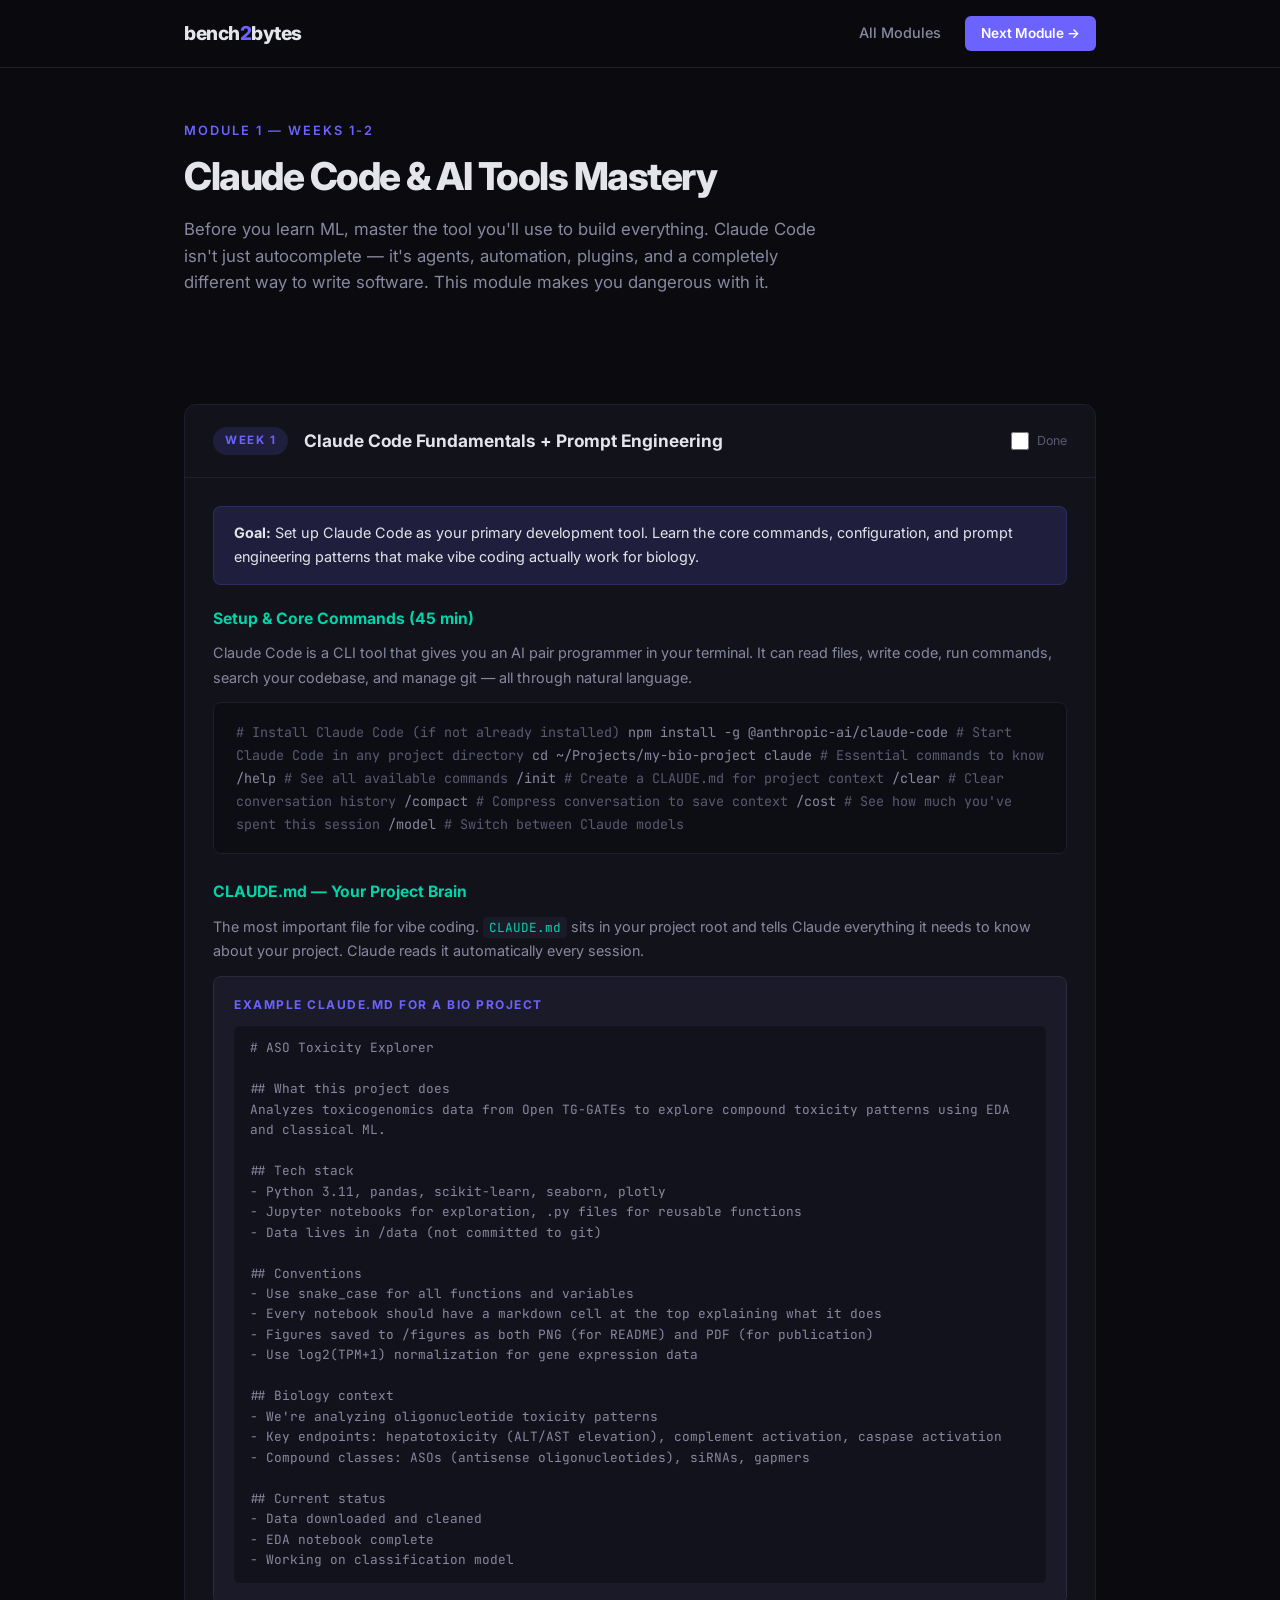
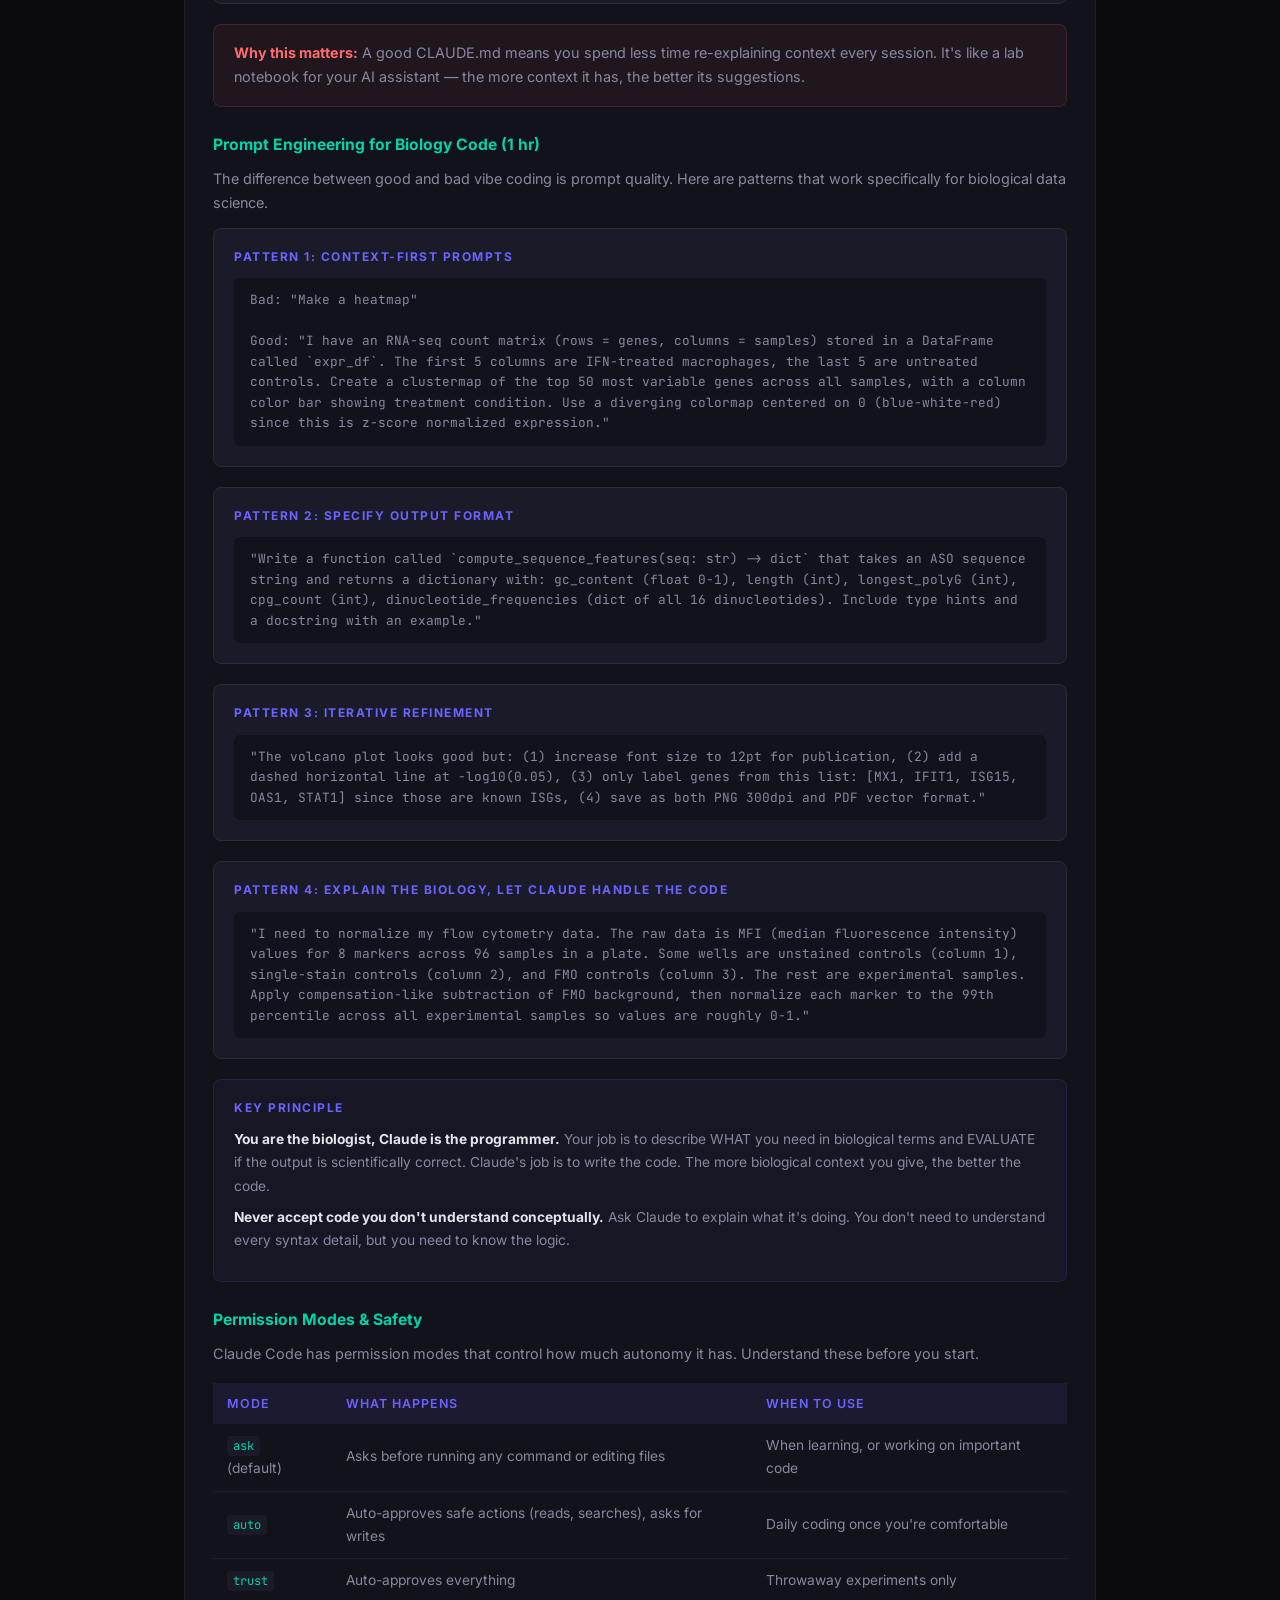
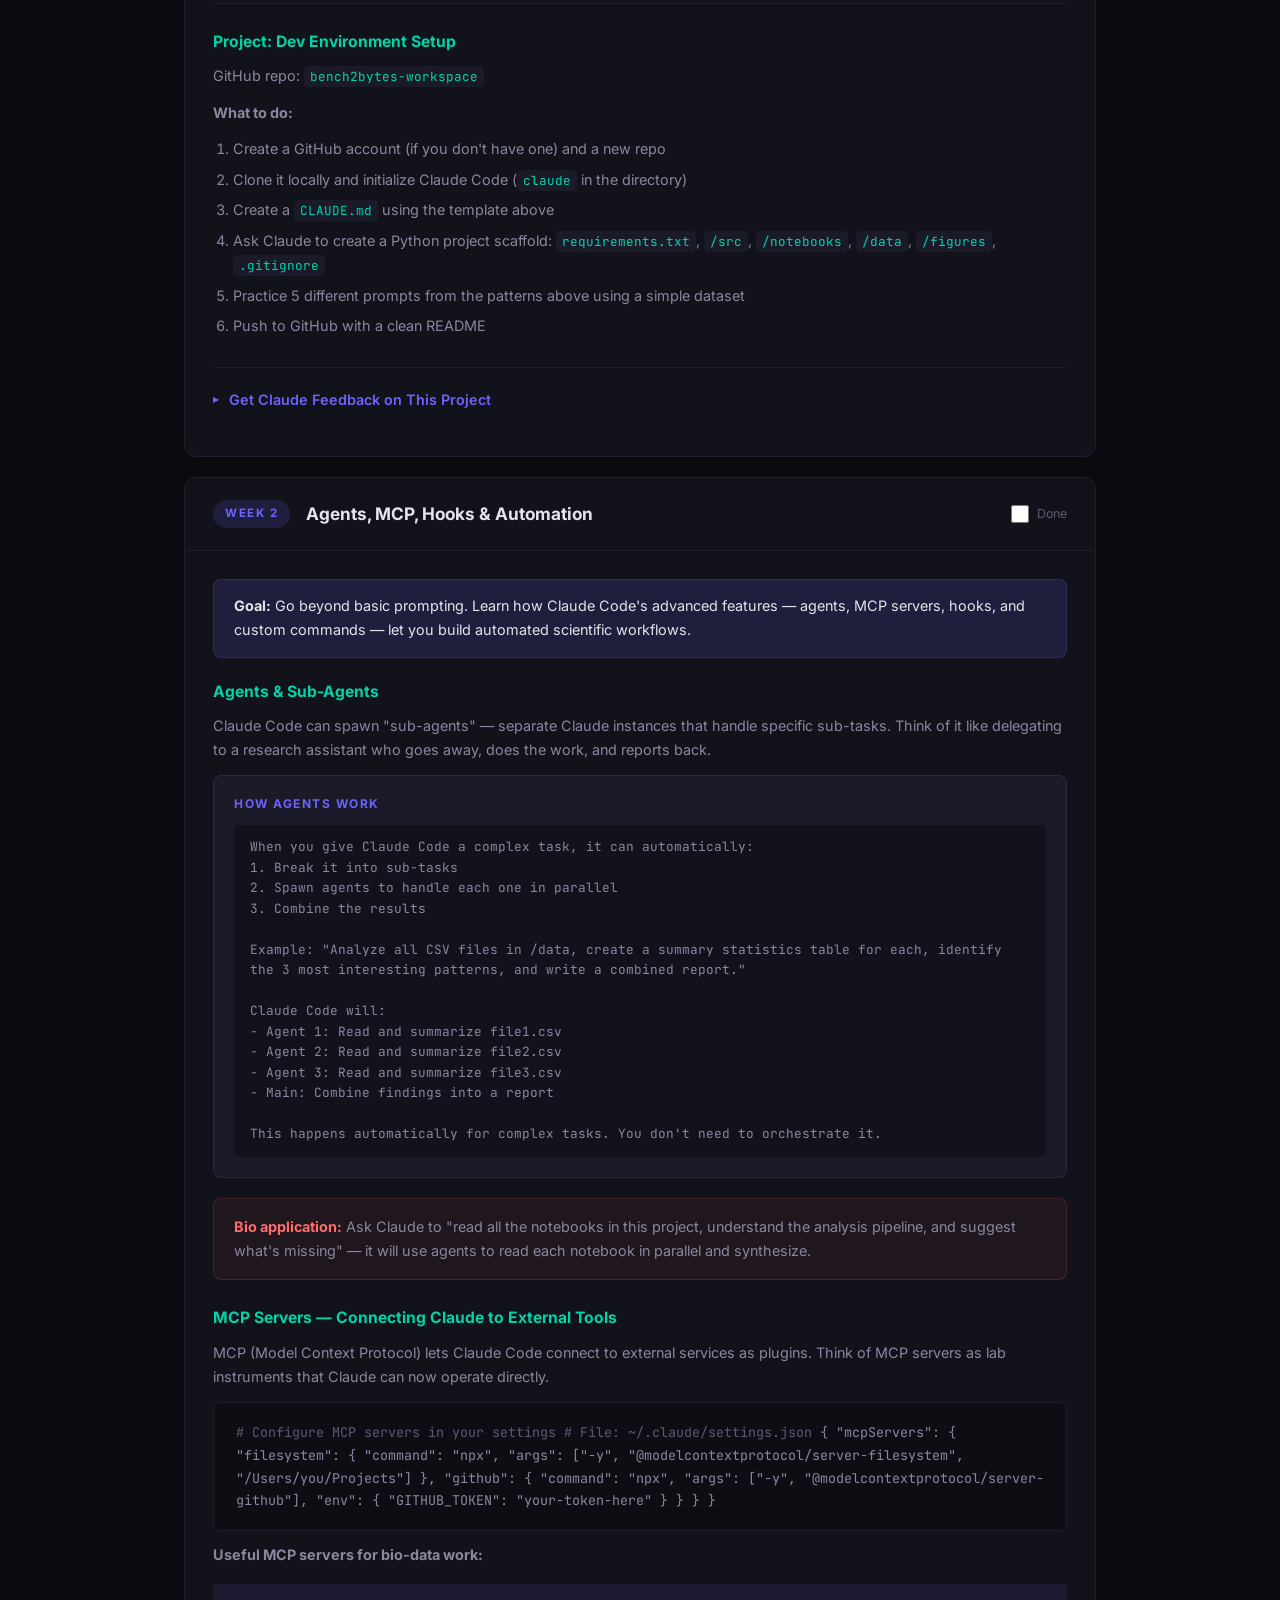
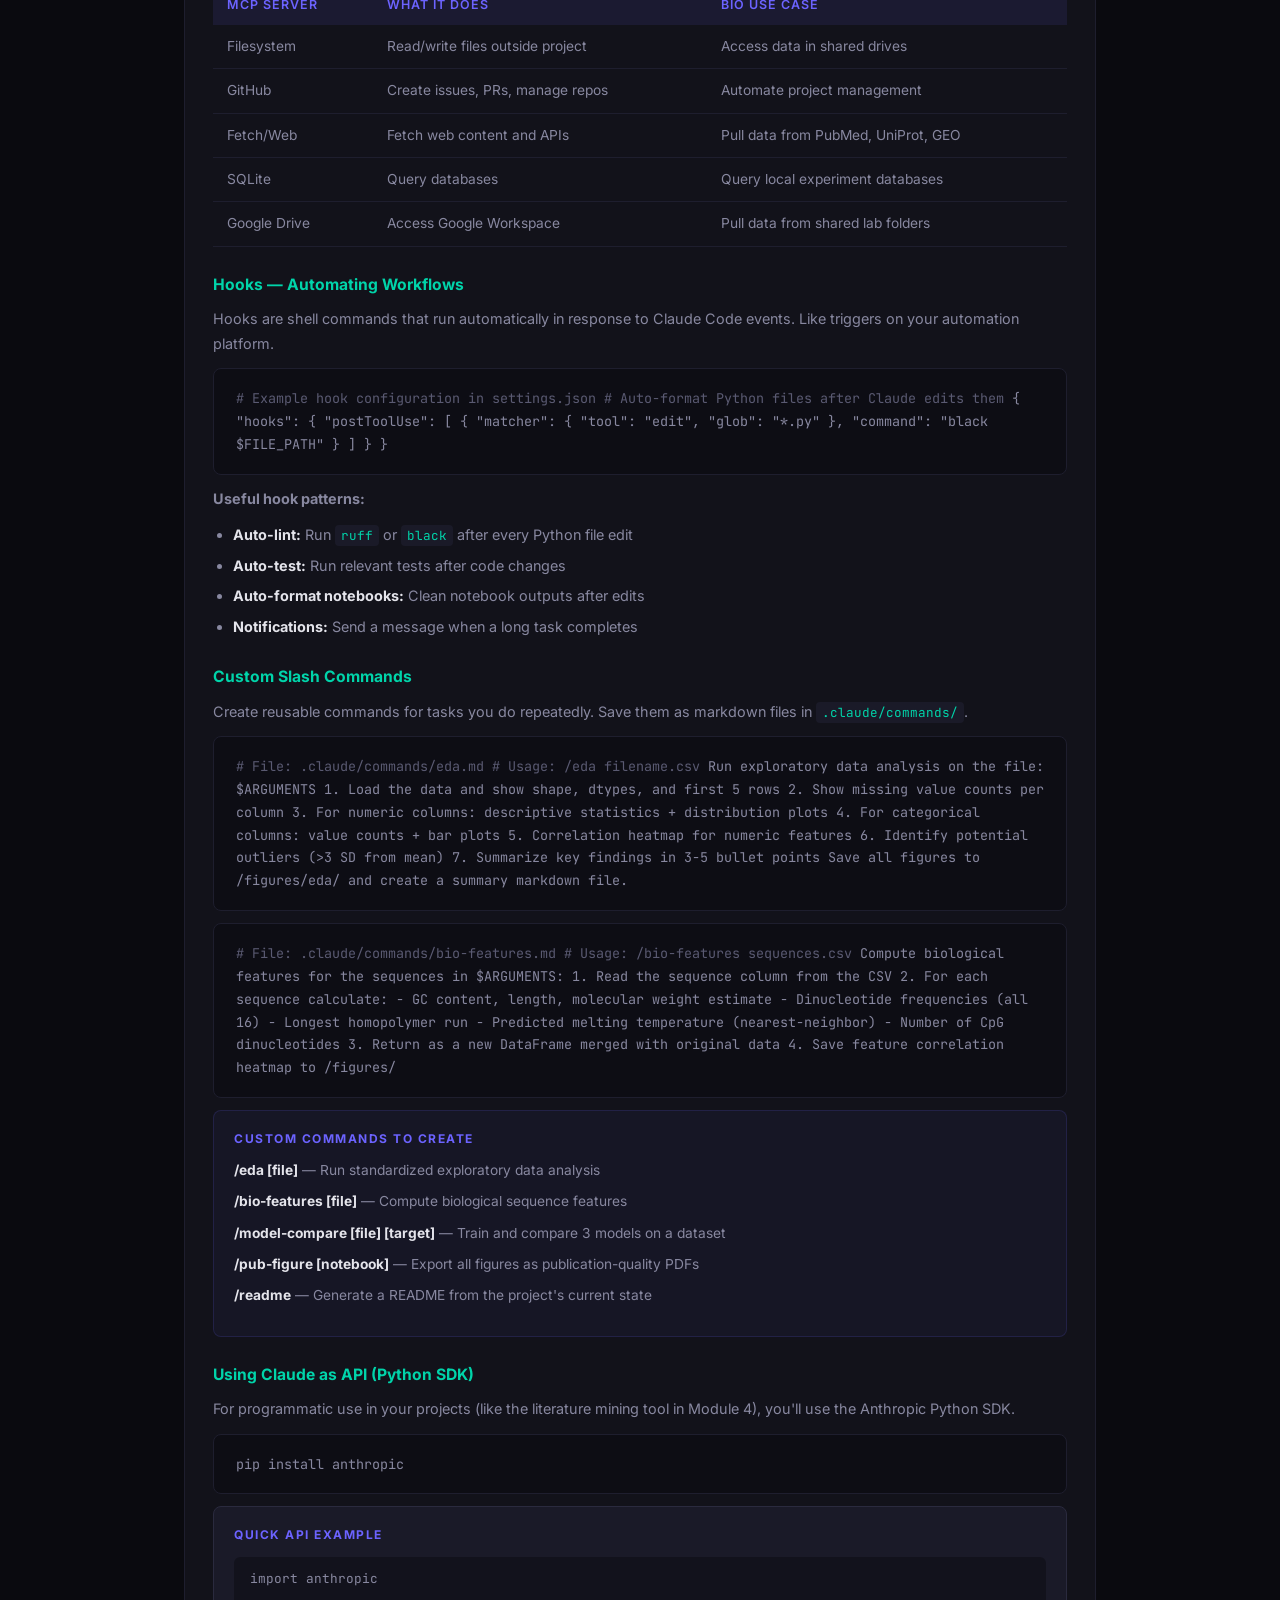
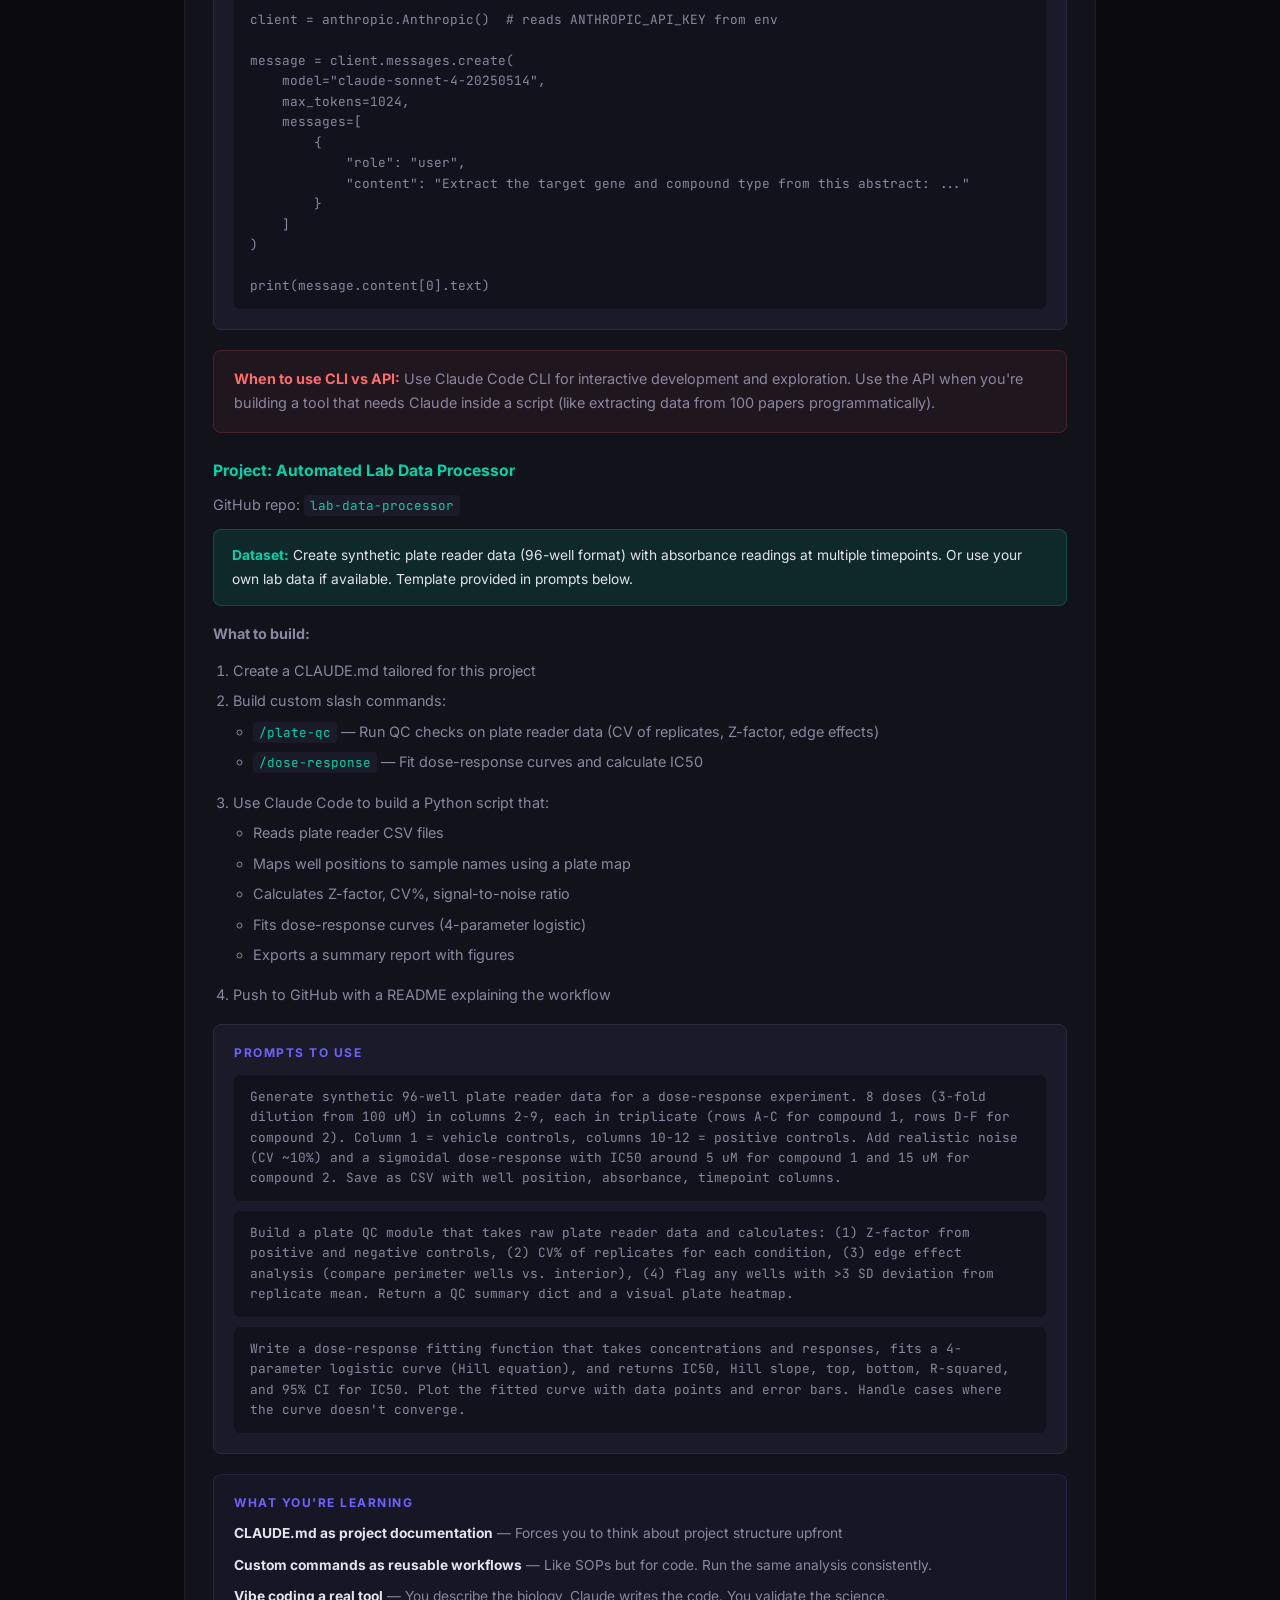
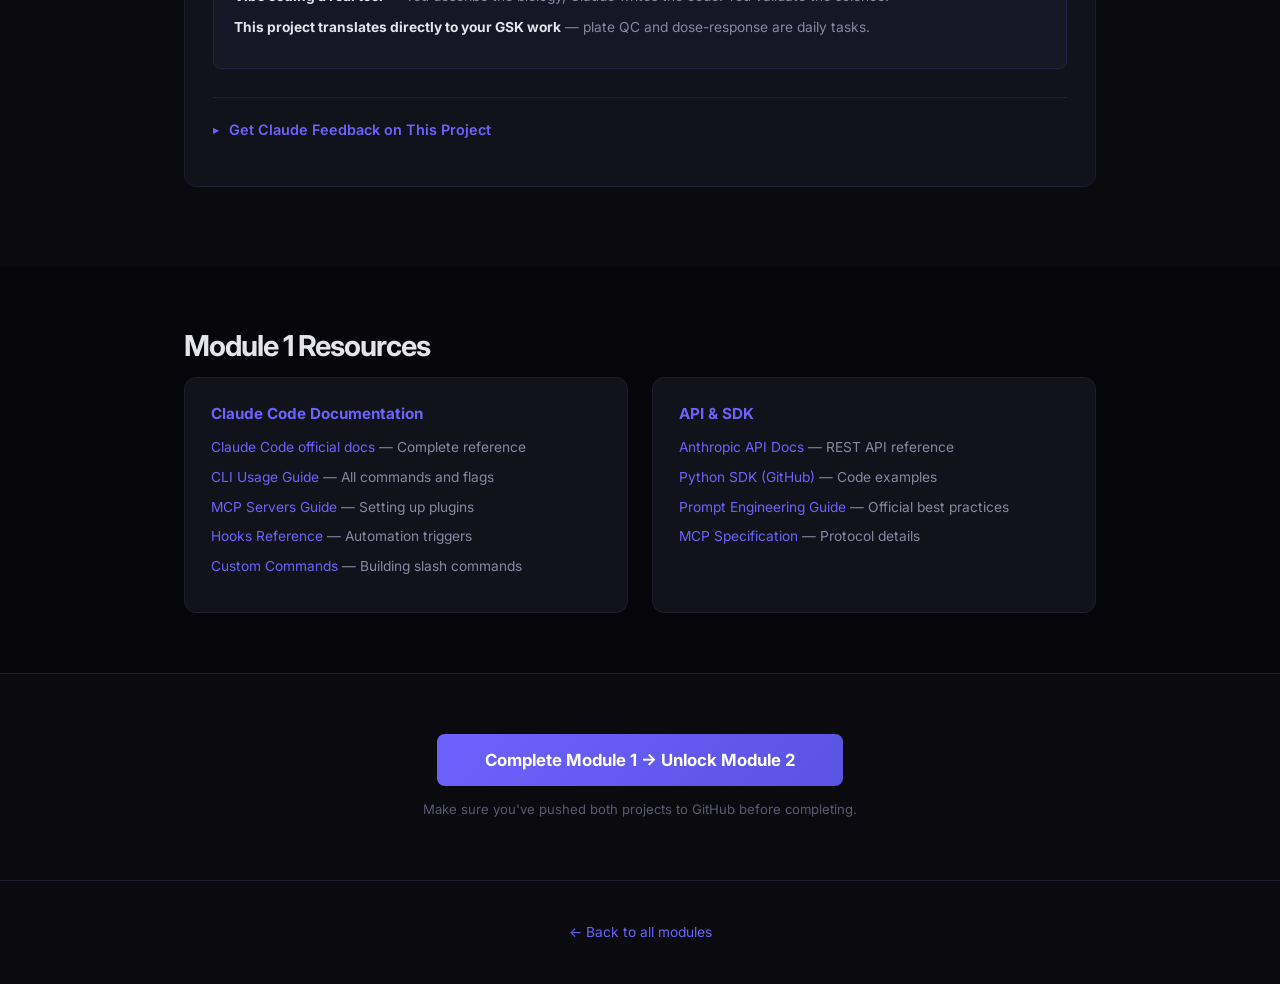
==== module1.html @ a1045e2b "Initial commit: Bench to Bytes - AI/ML course for bio scientists 12-week self-paced course with 5 pr" ====
<!DOCTYPE html>
<html lang="en">
<head>
    <meta charset="UTF-8">
    <meta name="viewport" content="width=device-width, initial-scale=1.0">
    <title>Module 1: Claude Code & AI Tools | Bench to Bytes</title>
    <link rel="preconnect" href="https://fonts.googleapis.com">
    <link rel="preconnect" href="https://fonts.gstatic.com" crossorigin>
    <link href="https://fonts.googleapis.com/css2?family=Inter:wght@300;400;500;600;700;800&family=JetBrains+Mono:wght@400;500&display=swap" rel="stylesheet">
    <link rel="stylesheet" href="style.css">
</head>
<body>

<nav class="nav">
    <div class="nav-inner">
        <a href="index.html" class="logo">bench<span>2</span>bytes</a>
        <div class="nav-links">
            <a href="index.html">All Modules</a>
            <a href="module2.html" class="nav-btn">Next Module &rarr;</a>
        </div>
    </div>
</nav>

<div class="module-content">

<header class="module-hero">
    <div class="container">
        <p class="module-label">Module 1 &mdash; Weeks 1-2</p>
        <h1>Claude Code & AI Tools Mastery</h1>
        <p class="module-desc">Before you learn ML, master the tool you'll use to build everything. Claude Code isn't just autocomplete &mdash; it's agents, automation, plugins, and a completely different way to write software. This module makes you dangerous with it.</p>
    </div>
</header>

<!-- Week 1 -->
<section class="section">
    <div class="container">

        <div class="week-card" id="week1">
            <div class="week-header">
                <span class="week-num">Week 1</span>
                <h4>Claude Code Fundamentals + Prompt Engineering</h4>
                <label class="week-check" data-week="w1">
                    <input type="checkbox"> Done
                </label>
            </div>
            <div class="week-body">
                <div class="week-goal">
                    <strong>Goal:</strong> Set up Claude Code as your primary development tool. Learn the core commands, configuration, and prompt engineering patterns that make vibe coding actually work for biology.
                </div>

                <div class="week-section">
                    <h5>Setup & Core Commands (45 min)</h5>
                    <p>Claude Code is a CLI tool that gives you an AI pair programmer in your terminal. It can read files, write code, run commands, search your codebase, and manage git &mdash; all through natural language.</p>

                    <div class="cmd-block">
<span class="cmd-comment"># Install Claude Code (if not already installed)</span>
npm install -g @anthropic-ai/claude-code

<span class="cmd-comment"># Start Claude Code in any project directory</span>
cd ~/Projects/my-bio-project
claude

<span class="cmd-comment"># Essential commands to know</span>
/help          <span class="cmd-comment"># See all available commands</span>
/init          <span class="cmd-comment"># Create a CLAUDE.md for project context</span>
/clear         <span class="cmd-comment"># Clear conversation history</span>
/compact       <span class="cmd-comment"># Compress conversation to save context</span>
/cost          <span class="cmd-comment"># See how much you've spent this session</span>
/model         <span class="cmd-comment"># Switch between Claude models</span>
                    </div>
                </div>

                <div class="week-section">
                    <h5>CLAUDE.md &mdash; Your Project Brain</h5>
                    <p>The most important file for vibe coding. <code>CLAUDE.md</code> sits in your project root and tells Claude everything it needs to know about your project. Claude reads it automatically every session.</p>

                    <div class="prompt-box">
                        <h6>Example CLAUDE.md for a Bio Project</h6>
                        <div class="prompt"><code># ASO Toxicity Explorer

## What this project does
Analyzes toxicogenomics data from Open TG-GATEs to explore compound toxicity patterns using EDA and classical ML.

## Tech stack
- Python 3.11, pandas, scikit-learn, seaborn, plotly
- Jupyter notebooks for exploration, .py files for reusable functions
- Data lives in /data (not committed to git)

## Conventions
- Use snake_case for all functions and variables
- Every notebook should have a markdown cell at the top explaining what it does
- Figures saved to /figures as both PNG (for README) and PDF (for publication)
- Use log2(TPM+1) normalization for gene expression data

## Biology context
- We're analyzing oligonucleotide toxicity patterns
- Key endpoints: hepatotoxicity (ALT/AST elevation), complement activation, caspase activation
- Compound classes: ASOs (antisense oligonucleotides), siRNAs, gapmers

## Current status
- Data downloaded and cleaned
- EDA notebook complete
- Working on classification model</code></div>
                    </div>

                    <div class="tip-box">
                        <p><strong>Why this matters:</strong> A good CLAUDE.md means you spend less time re-explaining context every session. It's like a lab notebook for your AI assistant &mdash; the more context it has, the better its suggestions.</p>
                    </div>
                </div>

                <div class="week-section">
                    <h5>Prompt Engineering for Biology Code (1 hr)</h5>
                    <p>The difference between good and bad vibe coding is prompt quality. Here are patterns that work specifically for biological data science.</p>

                    <div class="prompt-box">
                        <h6>Pattern 1: Context-First Prompts</h6>
                        <div class="prompt"><code>Bad: "Make a heatmap"

Good: "I have an RNA-seq count matrix (rows = genes, columns = samples) stored in a DataFrame called `expr_df`. The first 5 columns are IFN-treated macrophages, the last 5 are untreated controls. Create a clustermap of the top 50 most variable genes across all samples, with a column color bar showing treatment condition. Use a diverging colormap centered on 0 (blue-white-red) since this is z-score normalized expression."</code></div>
                    </div>

                    <div class="prompt-box">
                        <h6>Pattern 2: Specify Output Format</h6>
                        <div class="prompt"><code>"Write a function called `compute_sequence_features(seq: str) -> dict` that takes an ASO sequence string and returns a dictionary with: gc_content (float 0-1), length (int), longest_polyG (int), cpg_count (int), dinucleotide_frequencies (dict of all 16 dinucleotides). Include type hints and a docstring with an example."</code></div>
                    </div>

                    <div class="prompt-box">
                        <h6>Pattern 3: Iterative Refinement</h6>
                        <div class="prompt"><code>"The volcano plot looks good but: (1) increase font size to 12pt for publication, (2) add a dashed horizontal line at -log10(0.05), (3) only label genes from this list: [MX1, IFIT1, ISG15, OAS1, STAT1] since those are known ISGs, (4) save as both PNG 300dpi and PDF vector format."</code></div>
                    </div>

                    <div class="prompt-box">
                        <h6>Pattern 4: Explain the Biology, Let Claude Handle the Code</h6>
                        <div class="prompt"><code>"I need to normalize my flow cytometry data. The raw data is MFI (median fluorescence intensity) values for 8 markers across 96 samples in a plate. Some wells are unstained controls (column 1), single-stain controls (column 2), and FMO controls (column 3). The rest are experimental samples. Apply compensation-like subtraction of FMO background, then normalize each marker to the 99th percentile across all experimental samples so values are roughly 0-1."</code></div>
                    </div>

                    <div class="concepts-box">
                        <h6>Key Principle</h6>
                        <ul>
                            <li><strong>You are the biologist, Claude is the programmer.</strong> Your job is to describe WHAT you need in biological terms and EVALUATE if the output is scientifically correct. Claude's job is to write the code. The more biological context you give, the better the code.</li>
                            <li><strong>Never accept code you don't understand conceptually.</strong> Ask Claude to explain what it's doing. You don't need to understand every syntax detail, but you need to know the logic.</li>
                        </ul>
                    </div>
                </div>

                <div class="week-section">
                    <h5>Permission Modes & Safety</h5>
                    <p>Claude Code has permission modes that control how much autonomy it has. Understand these before you start.</p>

                    <table class="info-table">
                        <tr><th>Mode</th><th>What Happens</th><th>When to Use</th></tr>
                        <tr><td><code>ask</code> (default)</td><td>Asks before running any command or editing files</td><td>When learning, or working on important code</td></tr>
                        <tr><td><code>auto</code></td><td>Auto-approves safe actions (reads, searches), asks for writes</td><td>Daily coding once you're comfortable</td></tr>
                        <tr><td><code>trust</code></td><td>Auto-approves everything</td><td>Throwaway experiments only</td></tr>
                    </table>
                </div>

                <div class="week-section">
                    <h5>Project: Dev Environment Setup</h5>
                    <p class="repo-name">GitHub repo: <code>bench2bytes-workspace</code></p>

                    <p><strong>What to do:</strong></p>
                    <ol>
                        <li>Create a GitHub account (if you don't have one) and a new repo</li>
                        <li>Clone it locally and initialize Claude Code (<code>claude</code> in the directory)</li>
                        <li>Create a <code>CLAUDE.md</code> using the template above</li>
                        <li>Ask Claude to create a Python project scaffold: <code>requirements.txt</code>, <code>/src</code>, <code>/notebooks</code>, <code>/data</code>, <code>/figures</code>, <code>.gitignore</code></li>
                        <li>Practice 5 different prompts from the patterns above using a simple dataset</li>
                        <li>Push to GitHub with a clean README</li>
                    </ol>
                </div>
            </div>
        </div>

        <!-- Week 2 -->
        <div class="week-card" id="week2">
            <div class="week-header">
                <span class="week-num">Week 2</span>
                <h4>Agents, MCP, Hooks & Automation</h4>
                <label class="week-check" data-week="w2">
                    <input type="checkbox"> Done
                </label>
            </div>
            <div class="week-body">
                <div class="week-goal">
                    <strong>Goal:</strong> Go beyond basic prompting. Learn how Claude Code's advanced features &mdash; agents, MCP servers, hooks, and custom commands &mdash; let you build automated scientific workflows.
                </div>

                <div class="week-section">
                    <h5>Agents & Sub-Agents</h5>
                    <p>Claude Code can spawn "sub-agents" &mdash; separate Claude instances that handle specific sub-tasks. Think of it like delegating to a research assistant who goes away, does the work, and reports back.</p>

                    <div class="prompt-box">
                        <h6>How Agents Work</h6>
                        <div class="prompt"><code>When you give Claude Code a complex task, it can automatically:
1. Break it into sub-tasks
2. Spawn agents to handle each one in parallel
3. Combine the results

Example: "Analyze all CSV files in /data, create a summary statistics table for each, identify the 3 most interesting patterns, and write a combined report."

Claude Code will:
- Agent 1: Read and summarize file1.csv
- Agent 2: Read and summarize file2.csv
- Agent 3: Read and summarize file3.csv
- Main: Combine findings into a report

This happens automatically for complex tasks. You don't need to orchestrate it.</code></div>
                    </div>

                    <div class="tip-box">
                        <p><strong>Bio application:</strong> Ask Claude to "read all the notebooks in this project, understand the analysis pipeline, and suggest what's missing" &mdash; it will use agents to read each notebook in parallel and synthesize.</p>
                    </div>
                </div>

                <div class="week-section">
                    <h5>MCP Servers &mdash; Connecting Claude to External Tools</h5>
                    <p>MCP (Model Context Protocol) lets Claude Code connect to external services as plugins. Think of MCP servers as lab instruments that Claude can now operate directly.</p>

                    <div class="cmd-block">
<span class="cmd-comment"># Configure MCP servers in your settings</span>
<span class="cmd-comment"># File: ~/.claude/settings.json</span>
{
  "mcpServers": {
    "filesystem": {
      "command": "npx",
      "args": ["-y", "@modelcontextprotocol/server-filesystem", "/Users/you/Projects"]
    },
    "github": {
      "command": "npx",
      "args": ["-y", "@modelcontextprotocol/server-github"],
      "env": { "GITHUB_TOKEN": "your-token-here" }
    }
  }
}
                    </div>

                    <p><strong>Useful MCP servers for bio-data work:</strong></p>
                    <table class="info-table">
                        <tr><th>MCP Server</th><th>What It Does</th><th>Bio Use Case</th></tr>
                        <tr><td>Filesystem</td><td>Read/write files outside project</td><td>Access data in shared drives</td></tr>
                        <tr><td>GitHub</td><td>Create issues, PRs, manage repos</td><td>Automate project management</td></tr>
                        <tr><td>Fetch/Web</td><td>Fetch web content and APIs</td><td>Pull data from PubMed, UniProt, GEO</td></tr>
                        <tr><td>SQLite</td><td>Query databases</td><td>Query local experiment databases</td></tr>
                        <tr><td>Google Drive</td><td>Access Google Workspace</td><td>Pull data from shared lab folders</td></tr>
                    </table>
                </div>

                <div class="week-section">
                    <h5>Hooks &mdash; Automating Workflows</h5>
                    <p>Hooks are shell commands that run automatically in response to Claude Code events. Like triggers on your automation platform.</p>

                    <div class="cmd-block">
<span class="cmd-comment"># Example hook configuration in settings.json</span>
<span class="cmd-comment"># Auto-format Python files after Claude edits them</span>
{
  "hooks": {
    "postToolUse": [
      {
        "matcher": { "tool": "edit", "glob": "*.py" },
        "command": "black $FILE_PATH"
      }
    ]
  }
}
                    </div>

                    <p><strong>Useful hook patterns:</strong></p>
                    <ul>
                        <li><strong>Auto-lint:</strong> Run <code>ruff</code> or <code>black</code> after every Python file edit</li>
                        <li><strong>Auto-test:</strong> Run relevant tests after code changes</li>
                        <li><strong>Auto-format notebooks:</strong> Clean notebook outputs after edits</li>
                        <li><strong>Notifications:</strong> Send a message when a long task completes</li>
                    </ul>
                </div>

                <div class="week-section">
                    <h5>Custom Slash Commands</h5>
                    <p>Create reusable commands for tasks you do repeatedly. Save them as markdown files in <code>.claude/commands/</code>.</p>

                    <div class="cmd-block">
<span class="cmd-comment"># File: .claude/commands/eda.md</span>
<span class="cmd-comment"># Usage: /eda filename.csv</span>

Run exploratory data analysis on the file: $ARGUMENTS

1. Load the data and show shape, dtypes, and first 5 rows
2. Show missing value counts per column
3. For numeric columns: descriptive statistics + distribution plots
4. For categorical columns: value counts + bar plots
5. Correlation heatmap for numeric features
6. Identify potential outliers (>3 SD from mean)
7. Summarize key findings in 3-5 bullet points

Save all figures to /figures/eda/ and create a summary markdown file.
                    </div>

                    <div class="cmd-block">
<span class="cmd-comment"># File: .claude/commands/bio-features.md</span>
<span class="cmd-comment"># Usage: /bio-features sequences.csv</span>

Compute biological features for the sequences in $ARGUMENTS:

1. Read the sequence column from the CSV
2. For each sequence calculate:
   - GC content, length, molecular weight estimate
   - Dinucleotide frequencies (all 16)
   - Longest homopolymer run
   - Predicted melting temperature (nearest-neighbor)
   - Number of CpG dinucleotides
3. Return as a new DataFrame merged with original data
4. Save feature correlation heatmap to /figures/
                    </div>

                    <div class="concepts-box">
                        <h6>Custom Commands to Create</h6>
                        <ul>
                            <li><strong>/eda [file]</strong> &mdash; Run standardized exploratory data analysis</li>
                            <li><strong>/bio-features [file]</strong> &mdash; Compute biological sequence features</li>
                            <li><strong>/model-compare [file] [target]</strong> &mdash; Train and compare 3 models on a dataset</li>
                            <li><strong>/pub-figure [notebook]</strong> &mdash; Export all figures as publication-quality PDFs</li>
                            <li><strong>/readme</strong> &mdash; Generate a README from the project's current state</li>
                        </ul>
                    </div>
                </div>

                <div class="week-section">
                    <h5>Using Claude as API (Python SDK)</h5>
                    <p>For programmatic use in your projects (like the literature mining tool in Module 4), you'll use the Anthropic Python SDK.</p>

                    <div class="cmd-block">
pip install anthropic
                    </div>

                    <div class="prompt-box">
                        <h6>Quick API Example</h6>
                        <div class="prompt"><code>import anthropic

client = anthropic.Anthropic()  # reads ANTHROPIC_API_KEY from env

message = client.messages.create(
    model="claude-sonnet-4-20250514",
    max_tokens=1024,
    messages=[
        {
            "role": "user",
            "content": "Extract the target gene and compound type from this abstract: ..."
        }
    ]
)

print(message.content[0].text)</code></div>
                    </div>

                    <div class="tip-box">
                        <p><strong>When to use CLI vs API:</strong> Use Claude Code CLI for interactive development and exploration. Use the API when you're building a tool that needs Claude inside a script (like extracting data from 100 papers programmatically).</p>
                    </div>
                </div>

                <div class="week-section">
                    <h5>Project: Automated Lab Data Processor</h5>
                    <p class="repo-name">GitHub repo: <code>lab-data-processor</code></p>

                    <div class="dataset-box">
                        <strong>Dataset:</strong> Create synthetic plate reader data (96-well format) with absorbance readings at multiple timepoints. Or use your own lab data if available. Template provided in prompts below.
                    </div>

                    <p><strong>What to build:</strong></p>
                    <ol>
                        <li>Create a CLAUDE.md tailored for this project</li>
                        <li>Build custom slash commands:
                            <ul>
                                <li><code>/plate-qc</code> &mdash; Run QC checks on plate reader data (CV of replicates, Z-factor, edge effects)</li>
                                <li><code>/dose-response</code> &mdash; Fit dose-response curves and calculate IC50</li>
                            </ul>
                        </li>
                        <li>Use Claude Code to build a Python script that:
                            <ul>
                                <li>Reads plate reader CSV files</li>
                                <li>Maps well positions to sample names using a plate map</li>
                                <li>Calculates Z-factor, CV%, signal-to-noise ratio</li>
                                <li>Fits dose-response curves (4-parameter logistic)</li>
                                <li>Exports a summary report with figures</li>
                            </ul>
                        </li>
                        <li>Push to GitHub with a README explaining the workflow</li>
                    </ol>

                    <div class="prompt-box">
                        <h6>Prompts to Use</h6>
                        <div class="prompt"><code>Generate synthetic 96-well plate reader data for a dose-response experiment. 8 doses (3-fold dilution from 100 uM) in columns 2-9, each in triplicate (rows A-C for compound 1, rows D-F for compound 2). Column 1 = vehicle controls, columns 10-12 = positive controls. Add realistic noise (CV ~10%) and a sigmoidal dose-response with IC50 around 5 uM for compound 1 and 15 uM for compound 2. Save as CSV with well position, absorbance, timepoint columns.</code></div>
                        <div class="prompt"><code>Build a plate QC module that takes raw plate reader data and calculates: (1) Z-factor from positive and negative controls, (2) CV% of replicates for each condition, (3) edge effect analysis (compare perimeter wells vs. interior), (4) flag any wells with >3 SD deviation from replicate mean. Return a QC summary dict and a visual plate heatmap.</code></div>
                        <div class="prompt"><code>Write a dose-response fitting function that takes concentrations and responses, fits a 4-parameter logistic curve (Hill equation), and returns IC50, Hill slope, top, bottom, R-squared, and 95% CI for IC50. Plot the fitted curve with data points and error bars. Handle cases where the curve doesn't converge.</code></div>
                    </div>

                    <div class="concepts-box">
                        <h6>What You're Learning</h6>
                        <ul>
                            <li><strong>CLAUDE.md as project documentation</strong> &mdash; Forces you to think about project structure upfront</li>
                            <li><strong>Custom commands as reusable workflows</strong> &mdash; Like SOPs but for code. Run the same analysis consistently.</li>
                            <li><strong>Vibe coding a real tool</strong> &mdash; You describe the biology, Claude writes the code. You validate the science.</li>
                            <li><strong>This project translates directly to your GSK work</strong> &mdash; plate QC and dose-response are daily tasks.</li>
                        </ul>
                    </div>
                </div>
            </div>
        </div>

    </div>
</section>

<!-- Resources for this module -->
<section class="section section-dark">
    <div class="container">
        <h2>Module 1 Resources</h2>
        <div class="resources-grid">
            <div class="resource-category">
                <h4>Claude Code Documentation</h4>
                <ul>
                    <li><a href="https://docs.anthropic.com/en/docs/claude-code">Claude Code official docs</a> &mdash; Complete reference</li>
                    <li><a href="https://docs.anthropic.com/en/docs/claude-code/cli-usage">CLI Usage Guide</a> &mdash; All commands and flags</li>
                    <li><a href="https://docs.anthropic.com/en/docs/claude-code/mcp-servers">MCP Servers Guide</a> &mdash; Setting up plugins</li>
                    <li><a href="https://docs.anthropic.com/en/docs/claude-code/hooks">Hooks Reference</a> &mdash; Automation triggers</li>
                    <li><a href="https://docs.anthropic.com/en/docs/claude-code/custom-commands">Custom Commands</a> &mdash; Building slash commands</li>
                </ul>
            </div>
            <div class="resource-category">
                <h4>API & SDK</h4>
                <ul>
                    <li><a href="https://docs.anthropic.com/en/api">Anthropic API Docs</a> &mdash; REST API reference</li>
                    <li><a href="https://github.com/anthropics/anthropic-sdk-python">Python SDK (GitHub)</a> &mdash; Code examples</li>
                    <li><a href="https://docs.anthropic.com/en/docs/build-with-claude/prompt-engineering">Prompt Engineering Guide</a> &mdash; Official best practices</li>
                    <li><a href="https://modelcontextprotocol.io/">MCP Specification</a> &mdash; Protocol details</li>
                </ul>
            </div>
        </div>
    </div>
</section>

<!-- Complete Module -->
<section class="complete-section">
    <div class="container">
        <button class="complete-btn">Complete Module 1 &rarr; Unlock Module 2</button>
        <p class="complete-hint">Make sure you've pushed both projects to GitHub before completing.</p>
    </div>
</section>

<footer class="footer">
    <div class="container">
        <p><a href="index.html">&larr; Back to all modules</a></p>
    </div>
</footer>

<script src="progress.js"></script>
<script src="feedback.js"></script>
<script>initModule(1);</script>
</body>
</html>
---- style.css ----
/* === Reset & Base === */
*, *::before, *::after {
    box-sizing: border-box;
    margin: 0;
    padding: 0;
}

:root {
    --bg: #0a0a0f;
    --bg-card: #12121a;
    --bg-card-hover: #1a1a26;
    --bg-dark-section: #06060a;
    --text: #e4e4eb;
    --text-muted: #8888a0;
    --text-dim: #5a5a72;
    --accent: #6c63ff;
    --accent-glow: rgba(108, 99, 255, 0.15);
    --accent2: #00d4aa;
    --accent2-glow: rgba(0, 212, 170, 0.12);
    --accent3: #ff6b6b;
    --border: #1e1e2e;
    --border-light: #2a2a3e;
    --code-bg: #1a1a28;
    --radius: 12px;
    --radius-sm: 8px;
    --success: #00d4aa;
    --locked: #3a3a50;
}

html { scroll-behavior: smooth; }

body {
    font-family: 'Inter', -apple-system, BlinkMacSystemFont, sans-serif;
    background: var(--bg);
    color: var(--text);
    line-height: 1.7;
    font-size: 16px;
    -webkit-font-smoothing: antialiased;
}

a { color: var(--accent); text-decoration: none; transition: color 0.2s; }
a:hover { color: var(--accent2); }

code {
    font-family: 'JetBrains Mono', monospace;
    font-size: 0.88em;
    background: var(--code-bg);
    padding: 2px 6px;
    border-radius: 4px;
    color: var(--accent2);
}

h1, h2, h3, h4, h5, h6 { line-height: 1.3; font-weight: 700; }

.container { max-width: 960px; margin: 0 auto; padding: 0 24px; }

/* === Navigation === */
.nav {
    position: fixed;
    top: 0; left: 0; right: 0;
    z-index: 100;
    background: rgba(10, 10, 15, 0.88);
    backdrop-filter: blur(20px);
    border-bottom: 1px solid var(--border);
}

.nav-inner {
    max-width: 960px;
    margin: 0 auto;
    padding: 16px 24px;
    display: flex;
    align-items: center;
    justify-content: space-between;
}

.logo { font-weight: 800; font-size: 1.2rem; color: var(--text); letter-spacing: -0.5px; }
.logo span { color: var(--accent); }

.nav-links { display: flex; gap: 24px; align-items: center; }
.nav-links a { color: var(--text-muted); font-size: 0.9rem; font-weight: 500; }
.nav-links a:hover { color: var(--text); }
.nav-links .nav-btn {
    background: var(--accent);
    color: #fff;
    padding: 6px 16px;
    border-radius: 6px;
    font-weight: 600;
    font-size: 0.85rem;
}
.nav-links .nav-btn:hover { background: #5a52e0; color: #fff; }

/* === Hub Hero === */
.hero {
    padding: 130px 0 60px;
    text-align: center;
}

.tag {
    font-size: 0.82rem;
    color: var(--accent);
    font-weight: 600;
    text-transform: uppercase;
    letter-spacing: 1.5px;
    margin-bottom: 18px;
}

.hero h1 {
    font-size: 3.2rem;
    font-weight: 800;
    letter-spacing: -2px;
    margin-bottom: 18px;
    background: linear-gradient(135deg, var(--text) 0%, var(--accent) 60%, var(--accent2) 100%);
    -webkit-background-clip: text;
    -webkit-text-fill-color: transparent;
    background-clip: text;
}

.subtitle {
    font-size: 1.15rem;
    color: var(--text-muted);
    max-width: 620px;
    margin: 0 auto 40px;
    line-height: 1.6;
}

/* === Progress Bar === */
.progress-bar-container {
    max-width: 500px;
    margin: 0 auto 60px;
}

.progress-bar {
    height: 8px;
    background: var(--border);
    border-radius: 4px;
    overflow: hidden;
    margin-bottom: 10px;
}

.progress-fill {
    height: 100%;
    background: linear-gradient(90deg, var(--accent), var(--accent2));
    border-radius: 4px;
    width: 0%;
    transition: width 0.8s ease;
}

.progress-label {
    font-size: 0.82rem;
    color: var(--text-dim);
    text-align: center;
}

/* === Module Cards (Hub) === */
.modules-grid {
    display: flex;
    flex-direction: column;
    gap: 16px;
    margin-bottom: 60px;
}

.module-card {
    background: var(--bg-card);
    border: 1px solid var(--border);
    border-radius: var(--radius);
    padding: 28px 32px;
    display: flex;
    align-items: center;
    gap: 24px;
    cursor: pointer;
    transition: all 0.3s;
    position: relative;
    overflow: hidden;
}

.module-card.unlocked:hover,
.module-card.completed:hover {
    border-color: var(--accent);
    background: var(--bg-card-hover);
    transform: translateX(4px);
}

.module-card.locked {
    opacity: 0.45;
    cursor: not-allowed;
}

.module-card.locked::after {
    content: '';
    position: absolute;
    inset: 0;
    background: repeating-linear-gradient(
        45deg,
        transparent,
        transparent 10px,
        rgba(255,255,255,0.01) 10px,
        rgba(255,255,255,0.01) 20px
    );
}

.module-num {
    font-size: 2rem;
    font-weight: 800;
    color: var(--accent);
    min-width: 48px;
    text-align: center;
    line-height: 1;
}

.module-card.completed .module-num { color: var(--success); }
.module-card.locked .module-num { color: var(--locked); }

.module-info { flex: 1; }
.module-info h3 { font-size: 1.15rem; margin-bottom: 4px; }
.module-info p { font-size: 0.88rem; color: var(--text-muted); }

.module-meta {
    display: flex;
    gap: 16px;
    font-size: 0.78rem;
    color: var(--text-dim);
    margin-top: 6px;
}

.module-status {
    font-size: 0.8rem;
    font-weight: 600;
    padding: 5px 14px;
    border-radius: 20px;
    white-space: nowrap;
}

.status-unlocked { background: var(--accent-glow); color: var(--accent); }
.status-completed { background: var(--accent2-glow); color: var(--accent2); }
.status-locked { background: rgba(58,58,80,0.3); color: var(--locked); }

/* === Module Page Hero === */
.module-hero {
    padding: 120px 0 48px;
}

.module-hero .module-label {
    font-size: 0.8rem;
    font-weight: 600;
    text-transform: uppercase;
    letter-spacing: 2px;
    color: var(--accent);
    margin-bottom: 10px;
}

.module-hero h1 {
    font-size: 2.4rem;
    font-weight: 800;
    letter-spacing: -1.5px;
    margin-bottom: 14px;
}

.module-hero .module-desc {
    font-size: 1.05rem;
    color: var(--text-muted);
    max-width: 650px;
    line-height: 1.6;
}

/* === Sections === */
.section { padding: 60px 0; }
.section-dark { background: var(--bg-dark-section); }
.section h2 { font-size: 1.8rem; margin-bottom: 12px; letter-spacing: -1px; }
.section-subtitle { color: var(--text-muted); font-size: 1rem; margin-bottom: 40px; max-width: 680px; }

/* === Week Cards === */
.week-card {
    background: var(--bg-card);
    border: 1px solid var(--border);
    border-radius: var(--radius);
    margin-bottom: 20px;
    overflow: hidden;
}

.week-header {
    padding: 22px 28px;
    border-bottom: 1px solid var(--border);
    display: flex;
    align-items: center;
    gap: 16px;
}

.week-num {
    font-size: 0.72rem;
    font-weight: 700;
    text-transform: uppercase;
    letter-spacing: 1.5px;
    color: var(--accent);
    background: var(--accent-glow);
    padding: 4px 12px;
    border-radius: 20px;
    white-space: nowrap;
}

.week-header h4 { font-size: 1.08rem; }

.week-check {
    display: flex;
    align-items: center;
    gap: 8px;
    margin-left: auto;
    font-size: 0.78rem;
    color: var(--text-dim);
    cursor: pointer;
}

.week-check input[type="checkbox"] {
    width: 18px;
    height: 18px;
    accent-color: var(--accent2);
    cursor: pointer;
}

.week-check.checked { color: var(--accent2); }

.week-body { padding: 28px; }

.week-goal {
    background: var(--accent-glow);
    border: 1px solid rgba(108, 99, 255, 0.2);
    border-radius: var(--radius-sm);
    padding: 14px 20px;
    margin-bottom: 24px;
    font-size: 0.9rem;
}

.week-section { margin-bottom: 28px; }
.week-section:last-child { margin-bottom: 0; }

.week-section h5 {
    font-size: 0.98rem;
    margin-bottom: 12px;
    color: var(--accent2);
}

.week-section p {
    margin-bottom: 12px;
    font-size: 0.9rem;
    color: var(--text-muted);
}

.week-section ol, .week-section ul { margin-left: 20px; margin-bottom: 16px; }
.week-section li { font-size: 0.9rem; margin-bottom: 6px; color: var(--text-muted); }
.week-section li strong { color: var(--text); }
.week-section li ul { margin-top: 6px; }

.repo-name { font-size: 0.86rem; color: var(--text-dim); margin-bottom: 14px; }

/* === Dataset Box === */
.dataset-box {
    background: var(--accent2-glow);
    border: 1px solid rgba(0, 212, 170, 0.2);
    border-radius: var(--radius-sm);
    padding: 14px 18px;
    margin-bottom: 16px;
    font-size: 0.86rem;
}

.dataset-box strong { color: var(--accent2); }

/* === Prompt Box === */
.prompt-box {
    background: var(--code-bg);
    border: 1px solid var(--border-light);
    border-radius: var(--radius-sm);
    padding: 20px;
    margin-bottom: 20px;
}

.prompt-box h6 {
    font-size: 0.75rem;
    text-transform: uppercase;
    letter-spacing: 1.5px;
    color: var(--accent);
    margin-bottom: 14px;
}

.prompt { margin-bottom: 10px; }
.prompt:last-child { margin-bottom: 0; }

.prompt code {
    display: block;
    background: rgba(0, 0, 0, 0.3);
    padding: 12px 16px;
    border-radius: 6px;
    font-size: 0.8rem;
    line-height: 1.6;
    color: var(--text-muted);
    white-space: pre-wrap;
    word-break: break-word;
}

/* === Concepts Box === */
.concepts-box {
    background: rgba(108, 99, 255, 0.05);
    border: 1px solid rgba(108, 99, 255, 0.15);
    border-radius: var(--radius-sm);
    padding: 20px;
}

.concepts-box h6 {
    font-size: 0.75rem;
    text-transform: uppercase;
    letter-spacing: 1.5px;
    color: var(--accent);
    margin-bottom: 12px;
}

.concepts-box ul { list-style: none; margin: 0; padding: 0; }
.concepts-box li { margin-bottom: 8px; font-size: 0.86rem; color: var(--text-muted); padding-left: 0; }
.concepts-box li strong { color: var(--text); }

/* === Model/Info Table === */
.info-table {
    width: 100%;
    border-collapse: collapse;
    margin: 16px 0;
    font-size: 0.86rem;
}

.info-table th {
    text-align: left;
    padding: 10px 14px;
    background: rgba(108, 99, 255, 0.1);
    color: var(--accent);
    font-weight: 600;
    font-size: 0.78rem;
    text-transform: uppercase;
    letter-spacing: 1px;
}

.info-table td {
    padding: 10px 14px;
    border-bottom: 1px solid var(--border);
    color: var(--text-muted);
}

/* === Vocab Grid === */
.vocab-grid {
    display: grid;
    grid-template-columns: repeat(3, 1fr);
    gap: 14px;
}

.vocab-card {
    background: var(--bg-card);
    border: 1px solid var(--border);
    border-radius: var(--radius-sm);
    padding: 18px;
    transition: border-color 0.3s;
}

.vocab-card:hover { border-color: var(--accent2); }
.vocab-term { font-weight: 700; font-size: 0.92rem; color: var(--accent2); margin-bottom: 5px; }
.vocab-def { font-size: 0.82rem; color: var(--text); margin-bottom: 7px; }
.vocab-analogy { font-size: 0.78rem; color: var(--text-dim); font-style: italic; padding-top: 7px; border-top: 1px solid var(--border); }

/* === About Grid === */
.about-grid {
    display: grid;
    grid-template-columns: repeat(2, 1fr);
    gap: 18px;
    margin-top: 32px;
}

.about-item {
    background: var(--bg-card);
    border: 1px solid var(--border);
    border-radius: var(--radius);
    padding: 26px;
}

.about-icon { font-size: 1.6rem; margin-bottom: 10px; }
.about-item h4 { font-size: 0.95rem; margin-bottom: 6px; }
.about-item p { font-size: 0.86rem; color: var(--text-muted); }

/* === Resources Grid === */
.resources-grid {
    display: grid;
    grid-template-columns: repeat(2, 1fr);
    gap: 24px;
}

.resource-category {
    background: var(--bg-card);
    border: 1px solid var(--border);
    border-radius: var(--radius);
    padding: 26px;
}

.resource-category h4 { font-size: 0.95rem; margin-bottom: 14px; color: var(--accent); }
.resource-category ul { list-style: none; padding: 0; }
.resource-category li { font-size: 0.86rem; color: var(--text-muted); margin-bottom: 9px; line-height: 1.5; }

/* === Completion Button === */
.complete-section {
    text-align: center;
    padding: 60px 0;
    border-top: 1px solid var(--border);
}

.complete-btn {
    display: inline-block;
    background: linear-gradient(135deg, var(--accent), #5a52e0);
    color: #fff;
    border: none;
    padding: 16px 48px;
    font-size: 1.05rem;
    font-weight: 700;
    border-radius: 8px;
    cursor: pointer;
    transition: all 0.3s;
    font-family: inherit;
}

.complete-btn:hover {
    transform: translateY(-2px);
    box-shadow: 0 8px 30px rgba(108, 99, 255, 0.3);
}

.complete-btn.btn-completed {
    background: linear-gradient(135deg, var(--accent2), #00a88a);
    cursor: default;
}

.complete-hint {
    font-size: 0.82rem;
    color: var(--text-dim);
    margin-top: 12px;
}

/* === Locked Message === */
.locked-message {
    text-align: center;
    padding: 120px 0;
}

.locked-message h2 { font-size: 2rem; margin-bottom: 12px; }
.locked-message p { color: var(--text-muted); margin-bottom: 24px; }

.btn {
    display: inline-block;
    background: var(--accent);
    color: #fff;
    padding: 10px 28px;
    border-radius: 6px;
    font-weight: 600;
    font-size: 0.9rem;
    transition: background 0.2s;
}

.btn:hover { background: #5a52e0; color: #fff; }

/* === Prompt Library Section === */
.prompt-category { margin-bottom: 36px; }
.prompt-category h3 { font-size: 1.15rem; margin-bottom: 14px; color: var(--accent2); }
.prompt-lib-item { margin-bottom: 14px; }
.prompt-lib-title { font-weight: 600; font-size: 0.88rem; margin-bottom: 6px; color: var(--text); }

/* === Command Block === */
.cmd-block {
    background: #0d0d14;
    border: 1px solid var(--border);
    border-radius: var(--radius-sm);
    padding: 18px 22px;
    margin-bottom: 12px;
    font-family: 'JetBrains Mono', monospace;
    font-size: 0.84rem;
    line-height: 1.7;
    color: var(--text-muted);
    overflow-x: auto;
}

.cmd-block .cmd-comment { color: var(--text-dim); }
.cmd-block .cmd-keyword { color: var(--accent); }
.cmd-block .cmd-string { color: var(--accent2); }

/* === Tip Box === */
.tip-box {
    background: rgba(255, 107, 107, 0.06);
    border: 1px solid rgba(255, 107, 107, 0.15);
    border-radius: var(--radius-sm);
    padding: 16px 20px;
    margin-bottom: 20px;
    font-size: 0.88rem;
}

.tip-box strong { color: var(--accent3); }
.tip-box p { color: var(--text-muted); margin-bottom: 0; }

/* === Footer === */
.footer {
    padding: 40px 0;
    text-align: center;
    border-top: 1px solid var(--border);
}

.footer p { color: var(--text-muted); font-size: 0.86rem; }
.footer-sub { font-size: 0.78rem; color: var(--text-dim); margin-top: 6px; }

/* === Reset Button === */
.reset-btn {
    background: none;
    border: 1px solid var(--border);
    color: var(--text-dim);
    padding: 6px 16px;
    border-radius: 6px;
    font-size: 0.78rem;
    cursor: pointer;
    transition: all 0.2s;
    font-family: inherit;
    margin-top: 20px;
}

.reset-btn:hover {
    border-color: var(--accent3);
    color: var(--accent3);
}

/* === Feedback System === */
.feedback-section {
    margin-top: 28px;
    border-top: 1px solid var(--border);
    padding-top: 4px;
}

.feedback-toggle {
    display: flex;
    align-items: center;
    gap: 10px;
    padding: 16px 0;
    cursor: pointer;
    font-size: 0.9rem;
    font-weight: 600;
    color: var(--accent);
    transition: color 0.2s;
    user-select: none;
}

.feedback-toggle:hover { color: var(--accent2); }

.feedback-toggle-icon {
    font-size: 0.7rem;
    transition: transform 0.3s;
    display: inline-block;
}

.feedback-section.open .feedback-toggle-icon {
    transform: rotate(90deg);
}

.feedback-content {
    display: none;
    padding-bottom: 8px;
}

.feedback-section.open .feedback-content {
    display: block;
}

.rubric {
    margin-bottom: 24px;
}

.rubric h6 {
    font-size: 0.75rem;
    text-transform: uppercase;
    letter-spacing: 1.5px;
    color: var(--accent2);
    margin-bottom: 14px;
}

.rubric-grid {
    display: grid;
    grid-template-columns: repeat(2, 1fr);
    gap: 12px;
}

.rubric-item {
    background: rgba(0, 212, 170, 0.04);
    border: 1px solid rgba(0, 212, 170, 0.12);
    border-radius: var(--radius-sm);
    padding: 16px;
}

.rubric-name {
    font-weight: 600;
    font-size: 0.88rem;
    color: var(--text);
    margin-bottom: 8px;
}

.rubric-weight {
    color: var(--accent2);
    font-size: 0.78rem;
    margin-left: 6px;
}

.rubric-item ul {
    list-style: none;
    padding: 0;
    margin: 0;
}

.rubric-item li {
    font-size: 0.8rem;
    color: var(--text-muted);
    margin-bottom: 4px;
    padding-left: 14px;
    position: relative;
}

.rubric-item li::before {
    content: '~';
    position: absolute;
    left: 0;
    color: var(--text-dim);
}

.feedback-steps {
    display: flex;
    gap: 16px;
    margin-bottom: 20px;
}

.feedback-step {
    flex: 1;
    display: flex;
    gap: 10px;
    align-items: flex-start;
}

.step-num {
    background: var(--accent-glow);
    color: var(--accent);
    width: 26px;
    height: 26px;
    border-radius: 50%;
    display: flex;
    align-items: center;
    justify-content: center;
    font-size: 0.75rem;
    font-weight: 700;
    flex-shrink: 0;
}

.feedback-step p {
    font-size: 0.84rem;
    color: var(--text-muted);
    margin: 0;
}

.feedback-prompt-box {
    background: #0d0d14;
    border: 1px solid var(--border);
    border-radius: var(--radius-sm);
    overflow: hidden;
    margin-bottom: 16px;
}

.feedback-prompt-header {
    display: flex;
    align-items: center;
    justify-content: space-between;
    padding: 12px 18px;
    background: rgba(108, 99, 255, 0.06);
    border-bottom: 1px solid var(--border);
    font-size: 0.82rem;
    font-weight: 600;
    color: var(--text-muted);
}

.feedback-prompt-text {
    padding: 16px 18px;
    font-family: 'JetBrains Mono', monospace;
    font-size: 0.78rem;
    line-height: 1.65;
    color: var(--text-dim);
    white-space: pre-wrap;
    word-break: break-word;
    margin: 0;
    max-height: 300px;
    overflow-y: auto;
}

.feedback-tip {
    background: rgba(108, 99, 255, 0.05);
    border: 1px solid rgba(108, 99, 255, 0.12);
    border-radius: var(--radius-sm);
    padding: 14px 18px;
    font-size: 0.82rem;
    color: var(--text-muted);
    margin-bottom: 20px;
}

.feedback-tip strong { color: var(--accent); }

.feedback-tip code {
    background: rgba(0,0,0,0.3);
    padding: 2px 8px;
    border-radius: 4px;
    font-size: 0.8rem;
}

.self-check {
    background: var(--bg-dark-section);
    border: 1px solid var(--border);
    border-radius: var(--radius-sm);
    padding: 18px;
}

.self-check h6 {
    font-size: 0.75rem;
    text-transform: uppercase;
    letter-spacing: 1.5px;
    color: var(--accent);
    margin-bottom: 12px;
}

.check-item {
    display: flex;
    align-items: center;
    gap: 10px;
    font-size: 0.82rem;
    color: var(--text-muted);
    margin-bottom: 8px;
    cursor: pointer;
}

.check-item input[type="checkbox"] {
    width: 16px;
    height: 16px;
    accent-color: var(--accent2);
    cursor: pointer;
}

.copy-btn {
    background: var(--accent-glow);
    border: 1px solid rgba(108, 99, 255, 0.3);
    color: var(--accent);
    padding: 5px 14px;
    border-radius: 5px;
    font-size: 0.78rem;
    font-weight: 600;
    cursor: pointer;
    transition: all 0.2s;
    font-family: inherit;
}

.copy-btn:hover { background: rgba(108, 99, 255, 0.25); }
.copy-btn.copied { background: var(--accent2-glow); border-color: rgba(0,212,170,0.3); color: var(--accent2); }

/* === Responsive === */
@media (max-width: 768px) {
    .hero h1 { font-size: 2.2rem; }
    .module-hero h1 { font-size: 1.8rem; }
    .about-grid, .vocab-grid, .resources-grid { grid-template-columns: 1fr; }
    .module-card { flex-direction: column; align-items: flex-start; gap: 12px; }
    .module-status { align-self: flex-start; }
    .nav-links { gap: 14px; }
    .week-header { flex-direction: column; align-items: flex-start; gap: 8px; }
    .week-check { margin-left: 0; }
}

@media (max-width: 480px) {
    .hero h1 { font-size: 1.8rem; }
    .container { padding: 0 16px; }
    .nav-links a:not(.nav-btn) { display: none; }
}
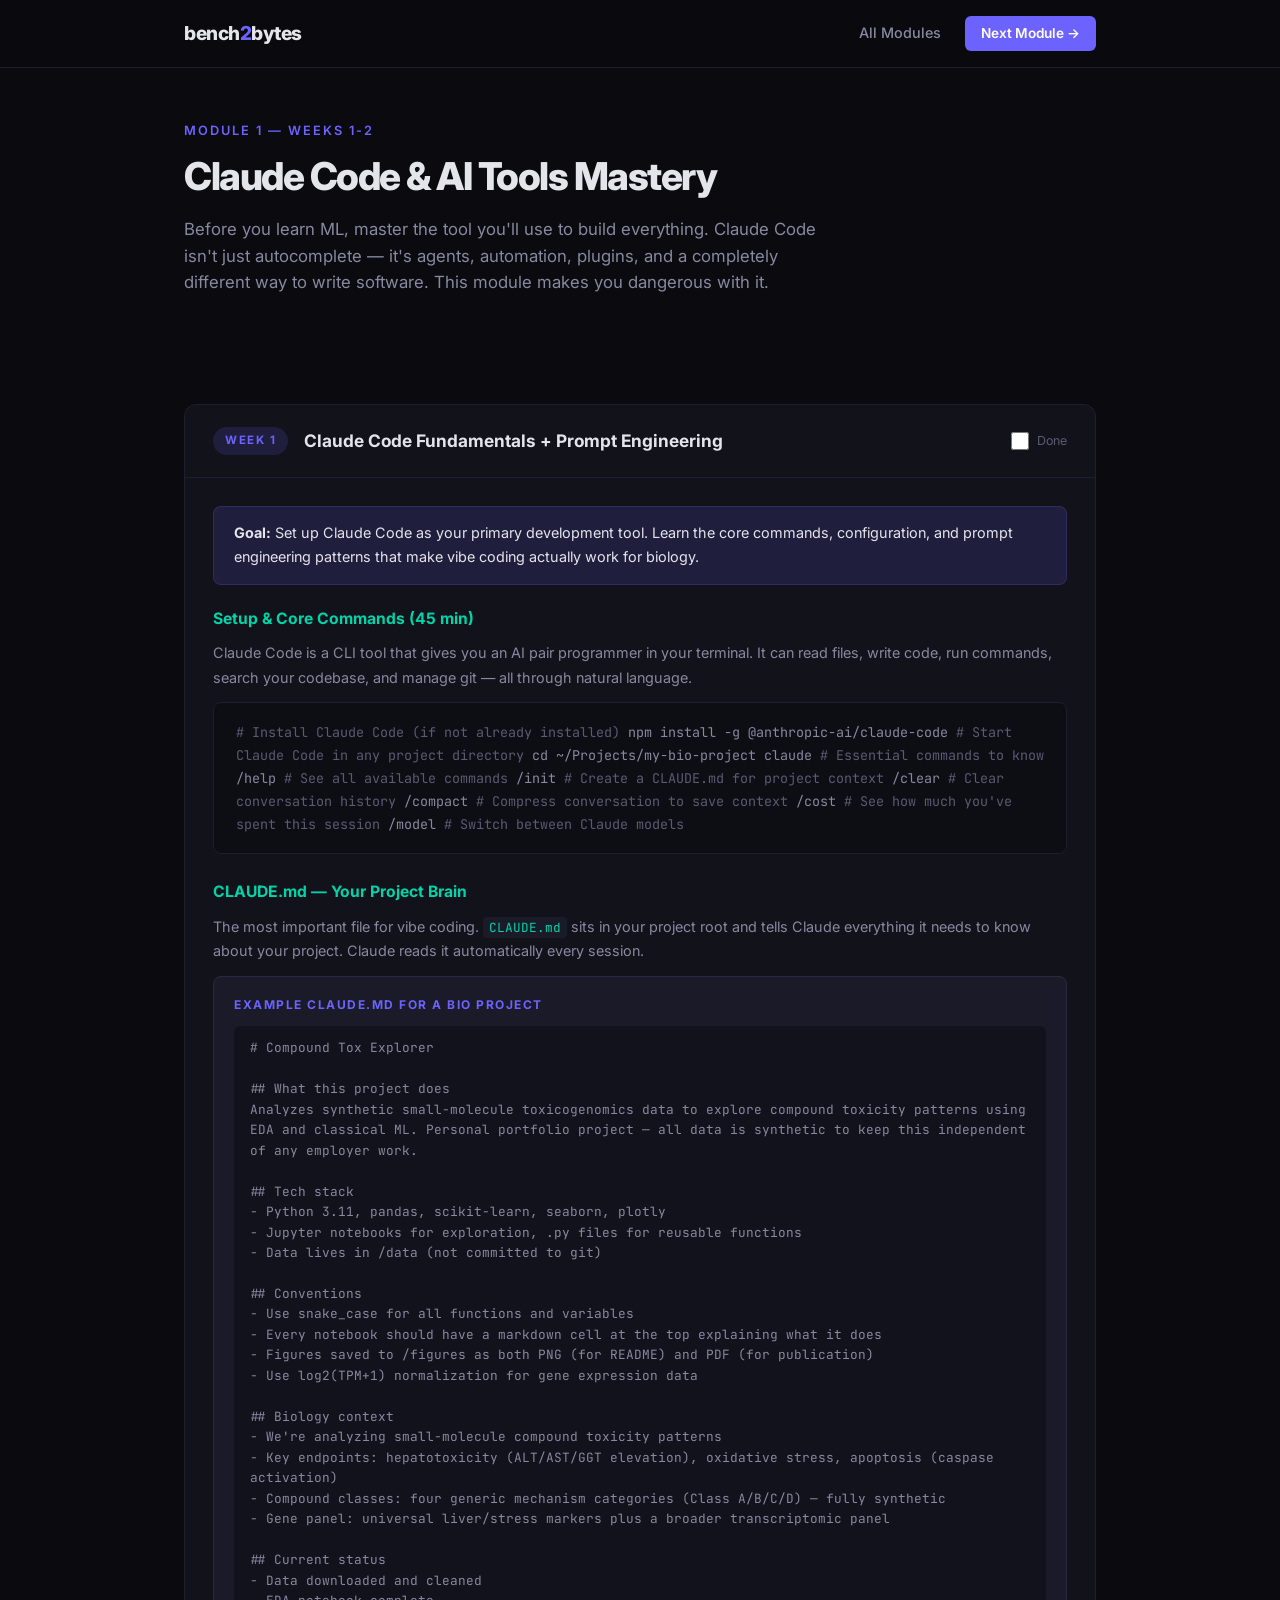
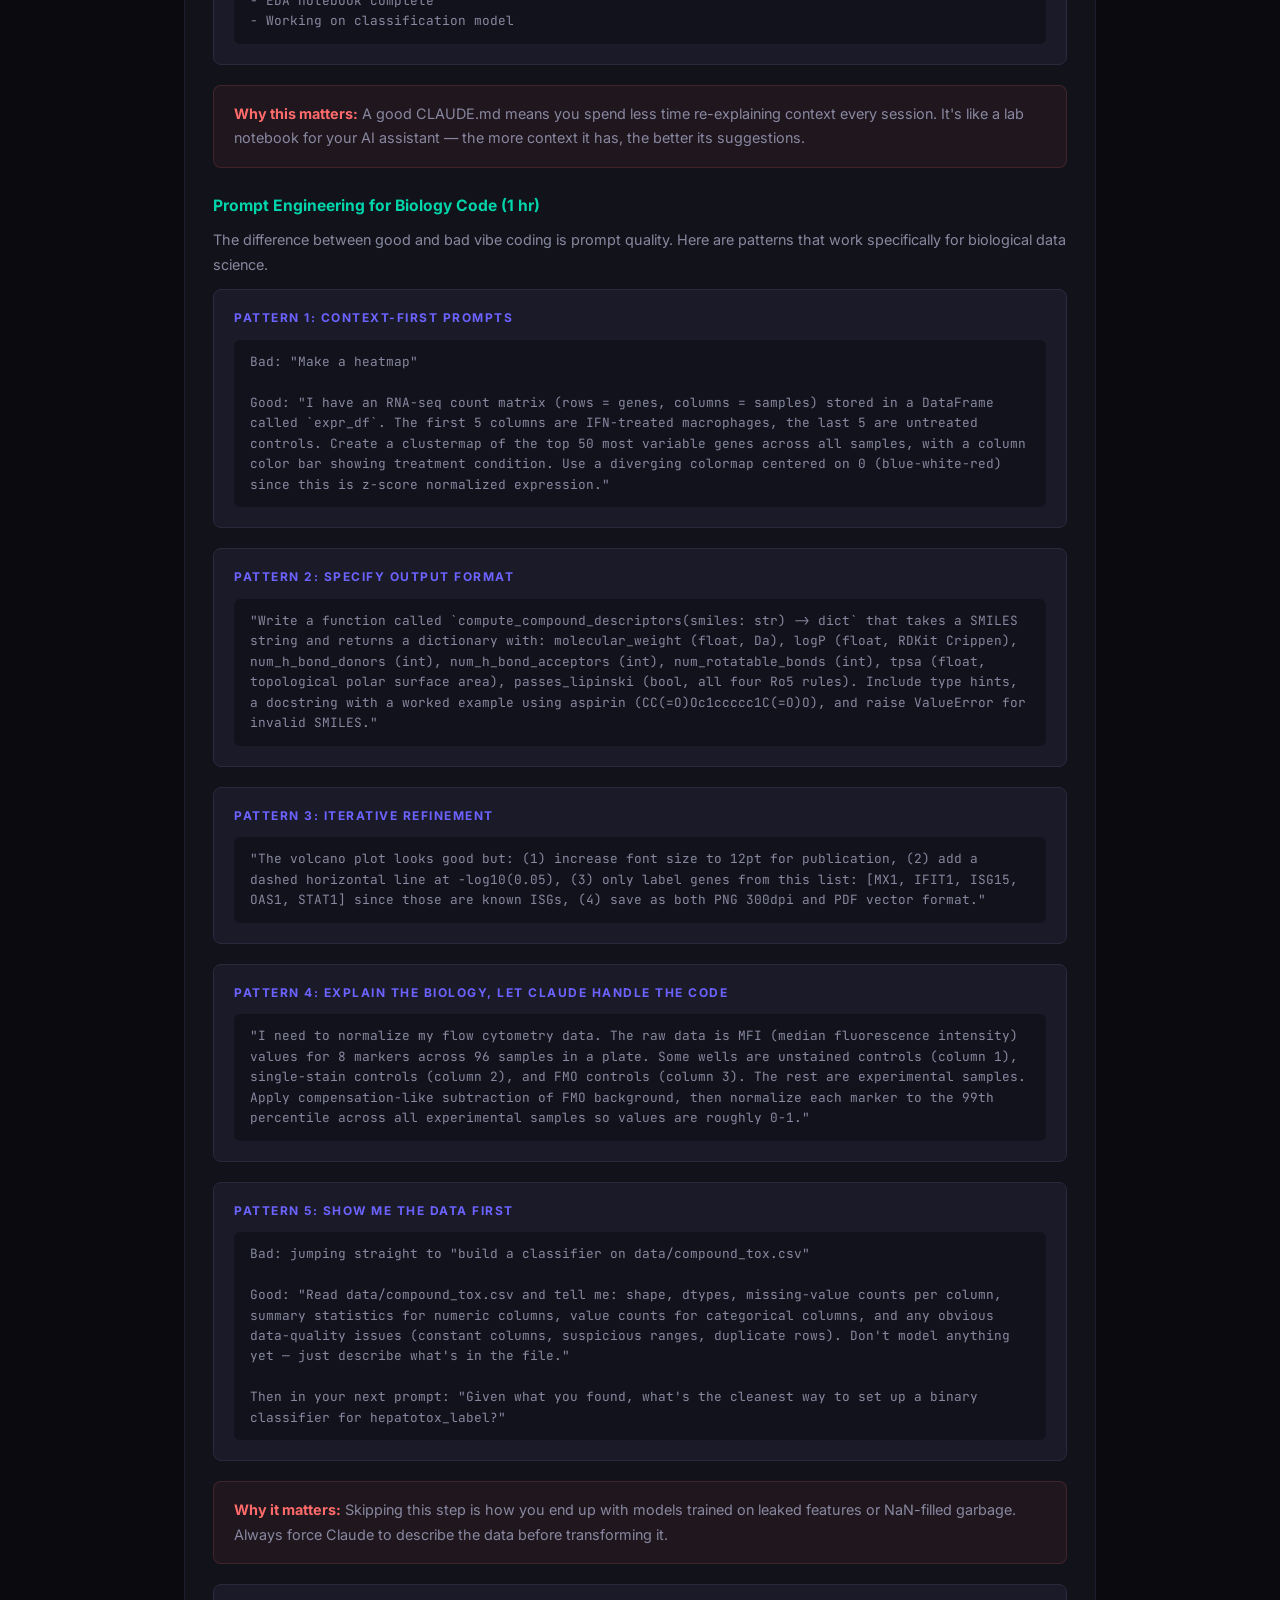
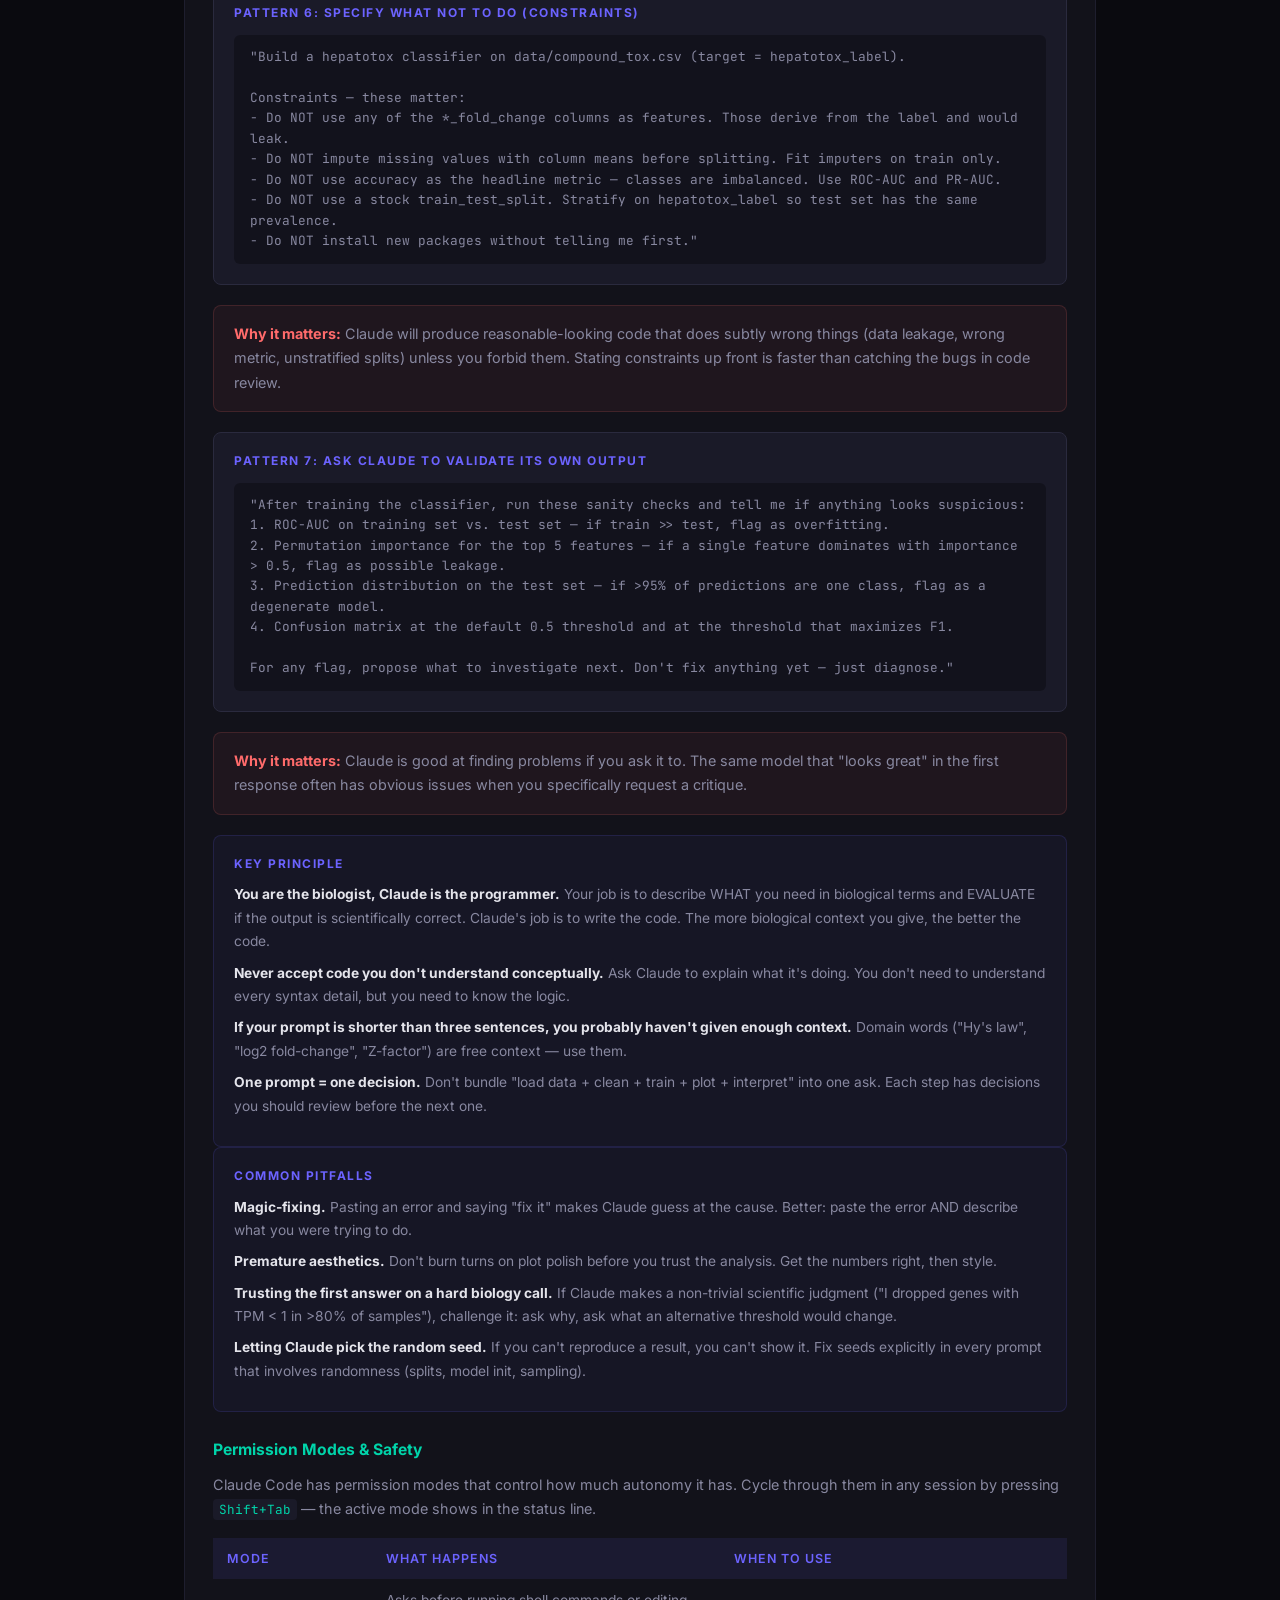
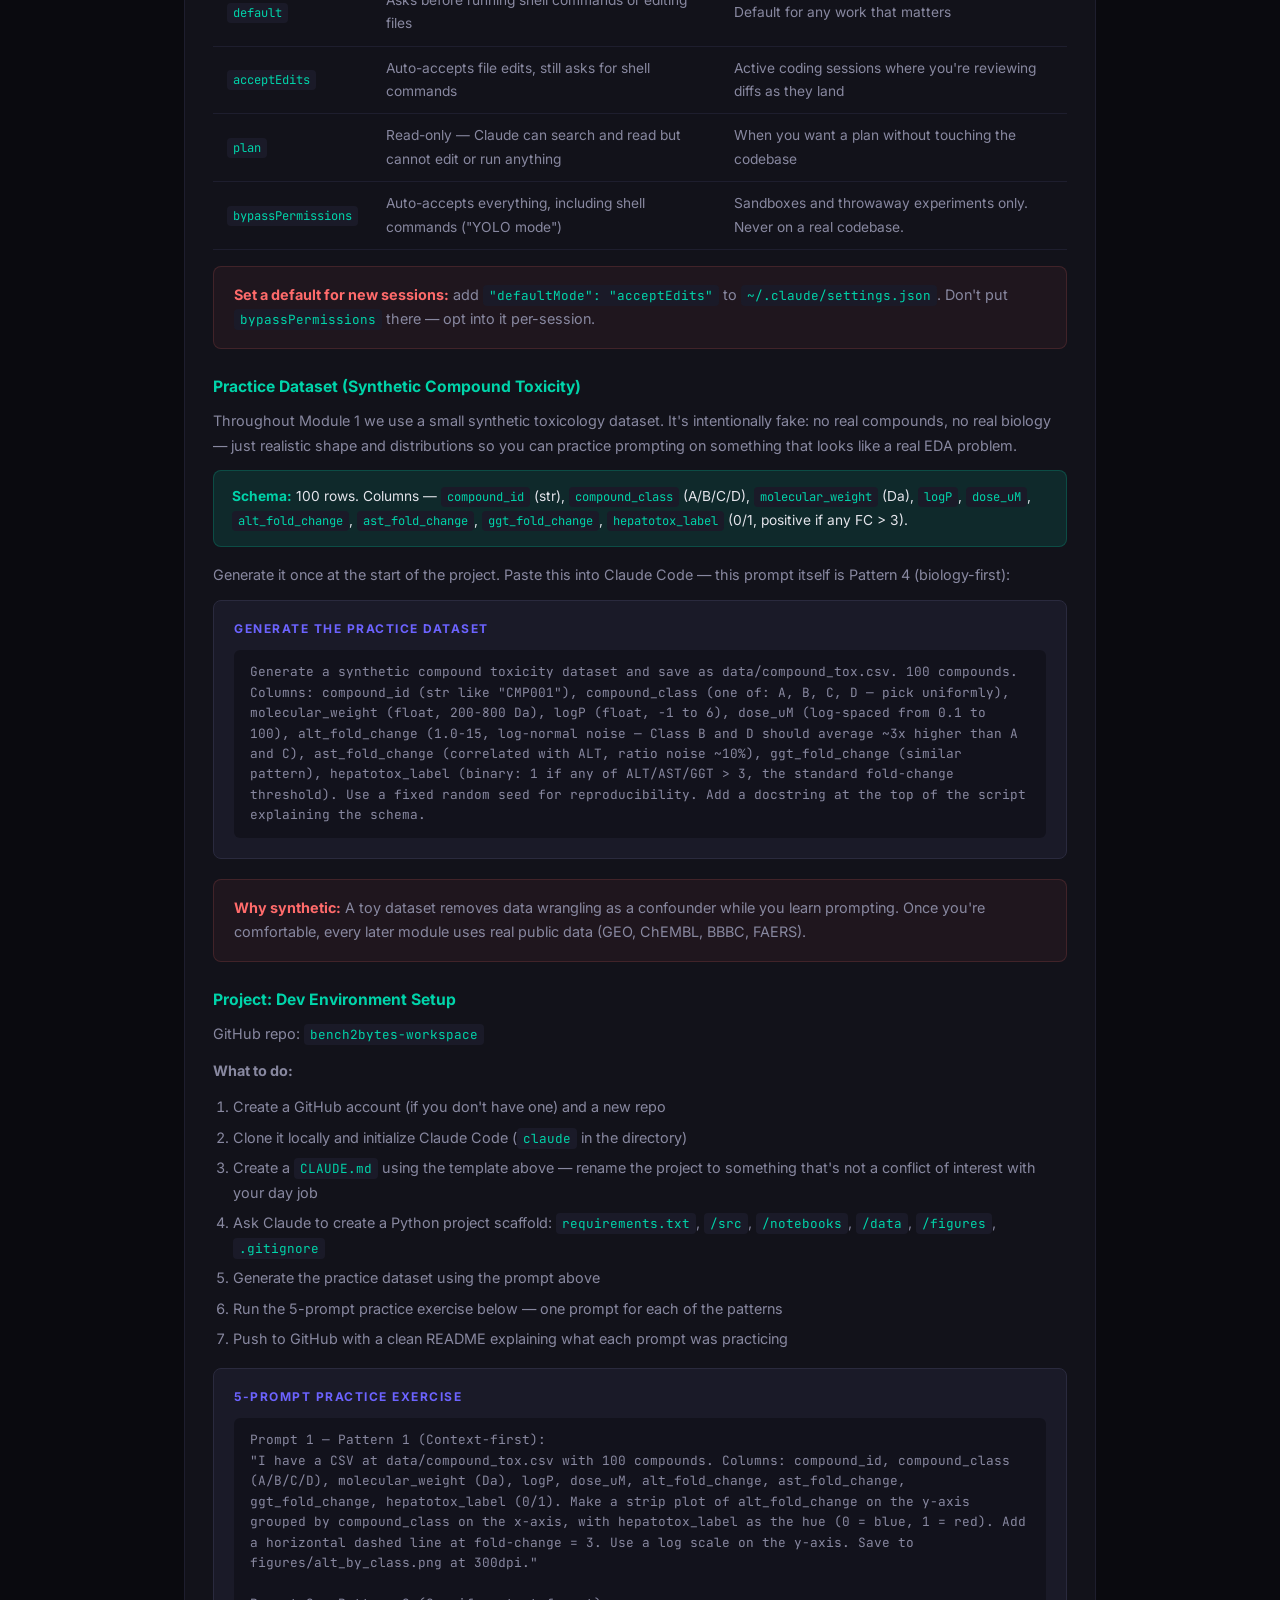
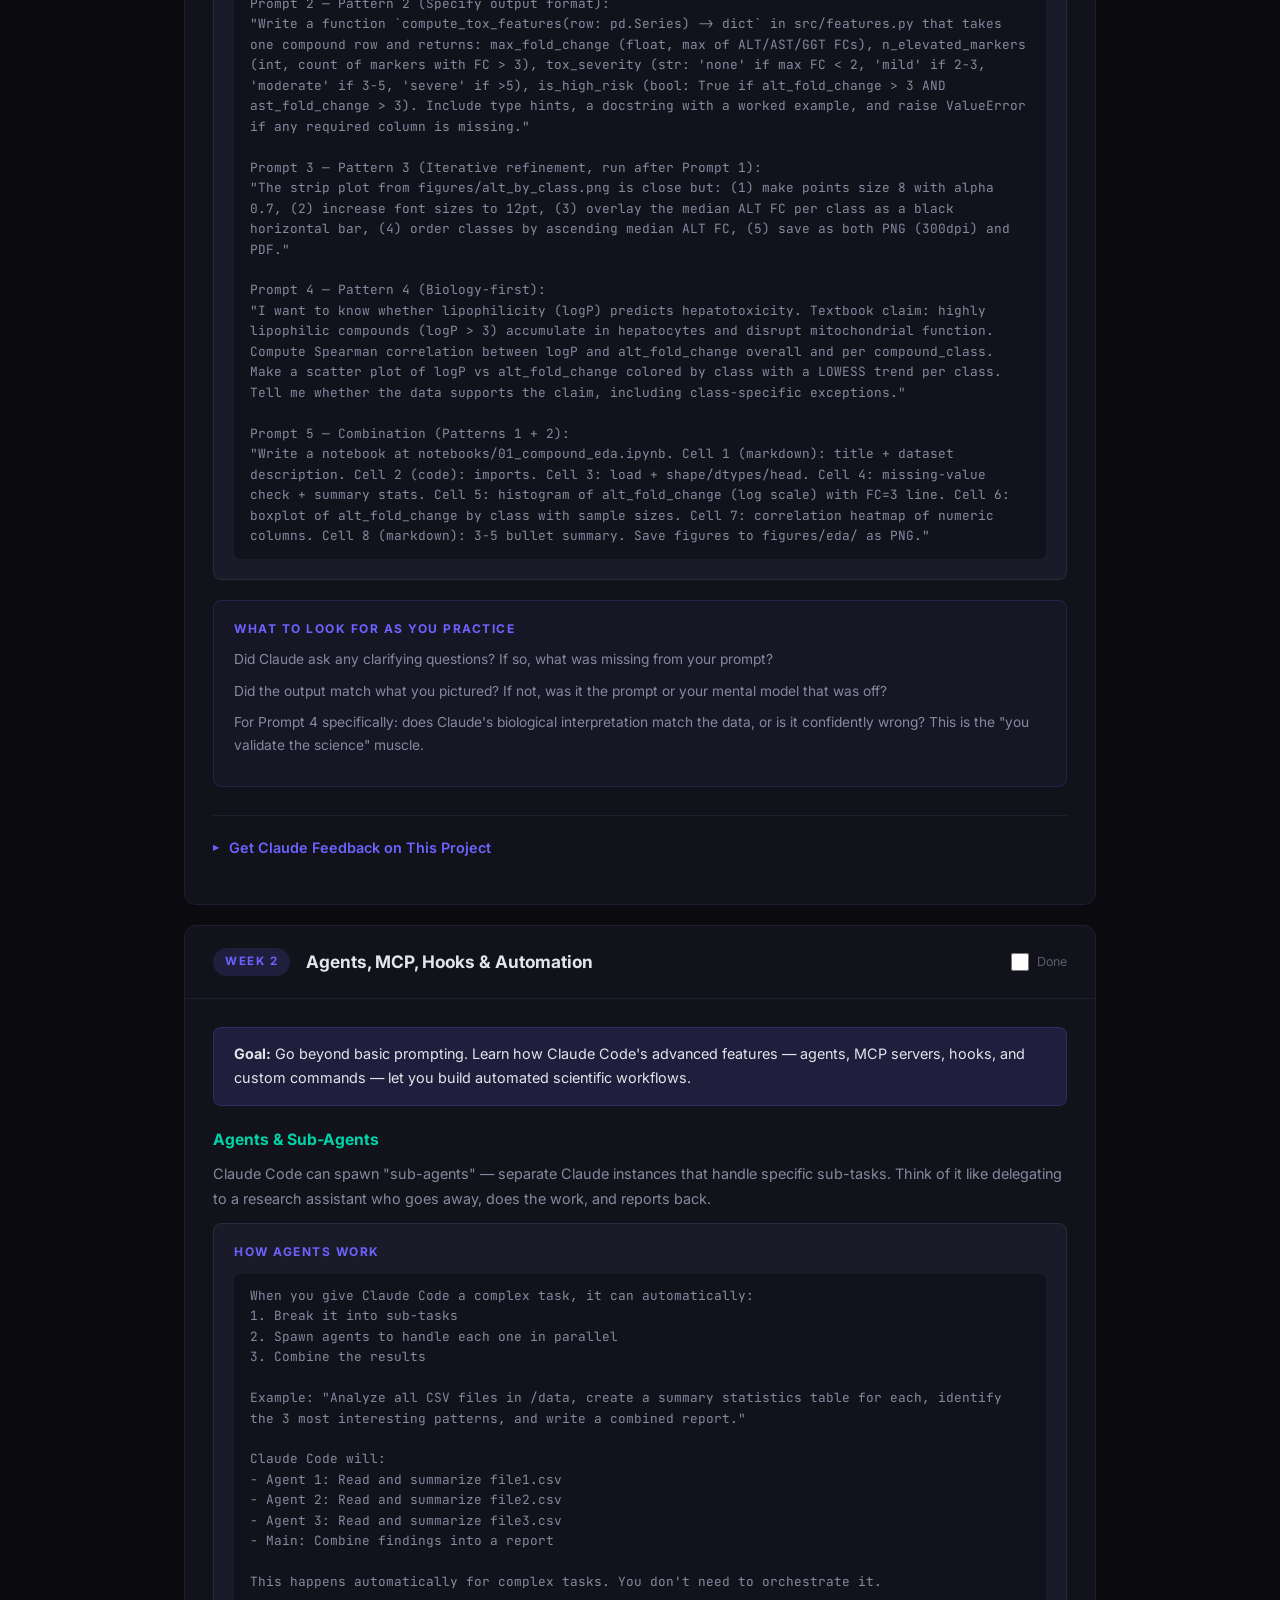
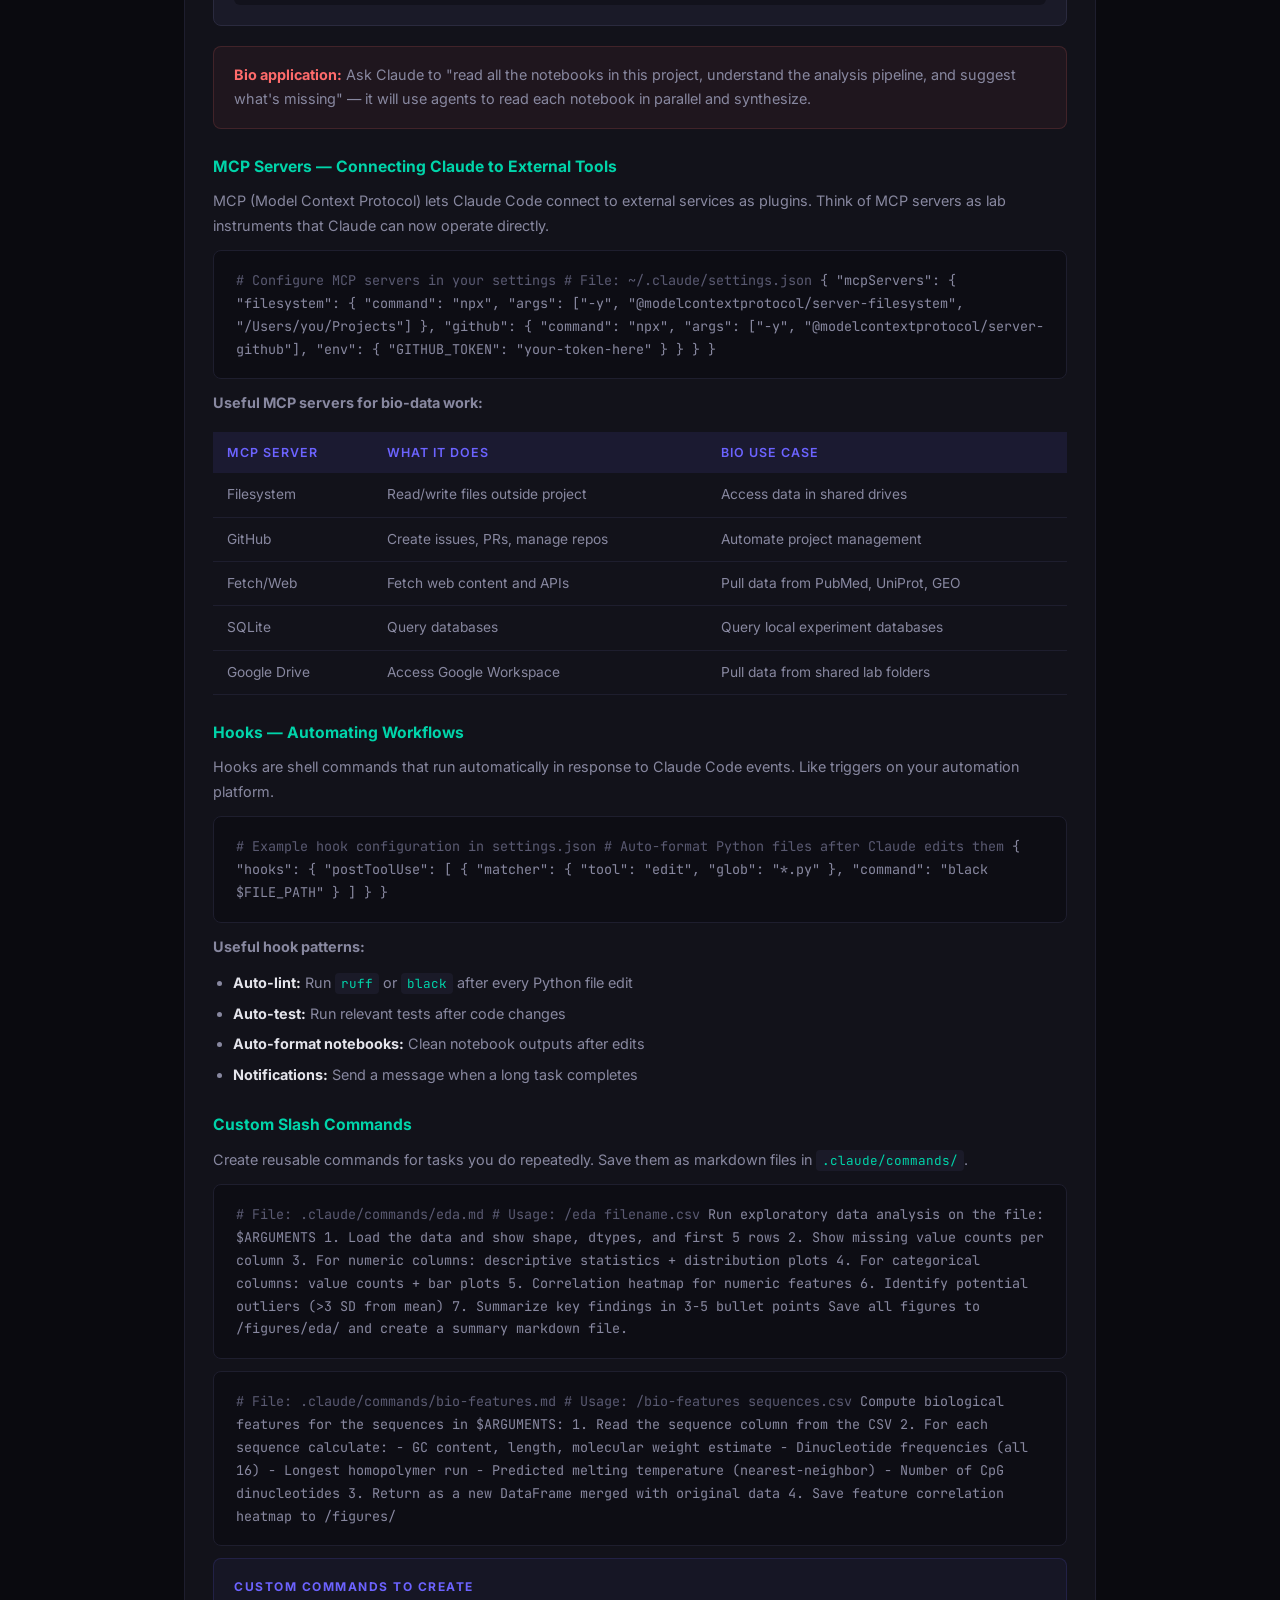
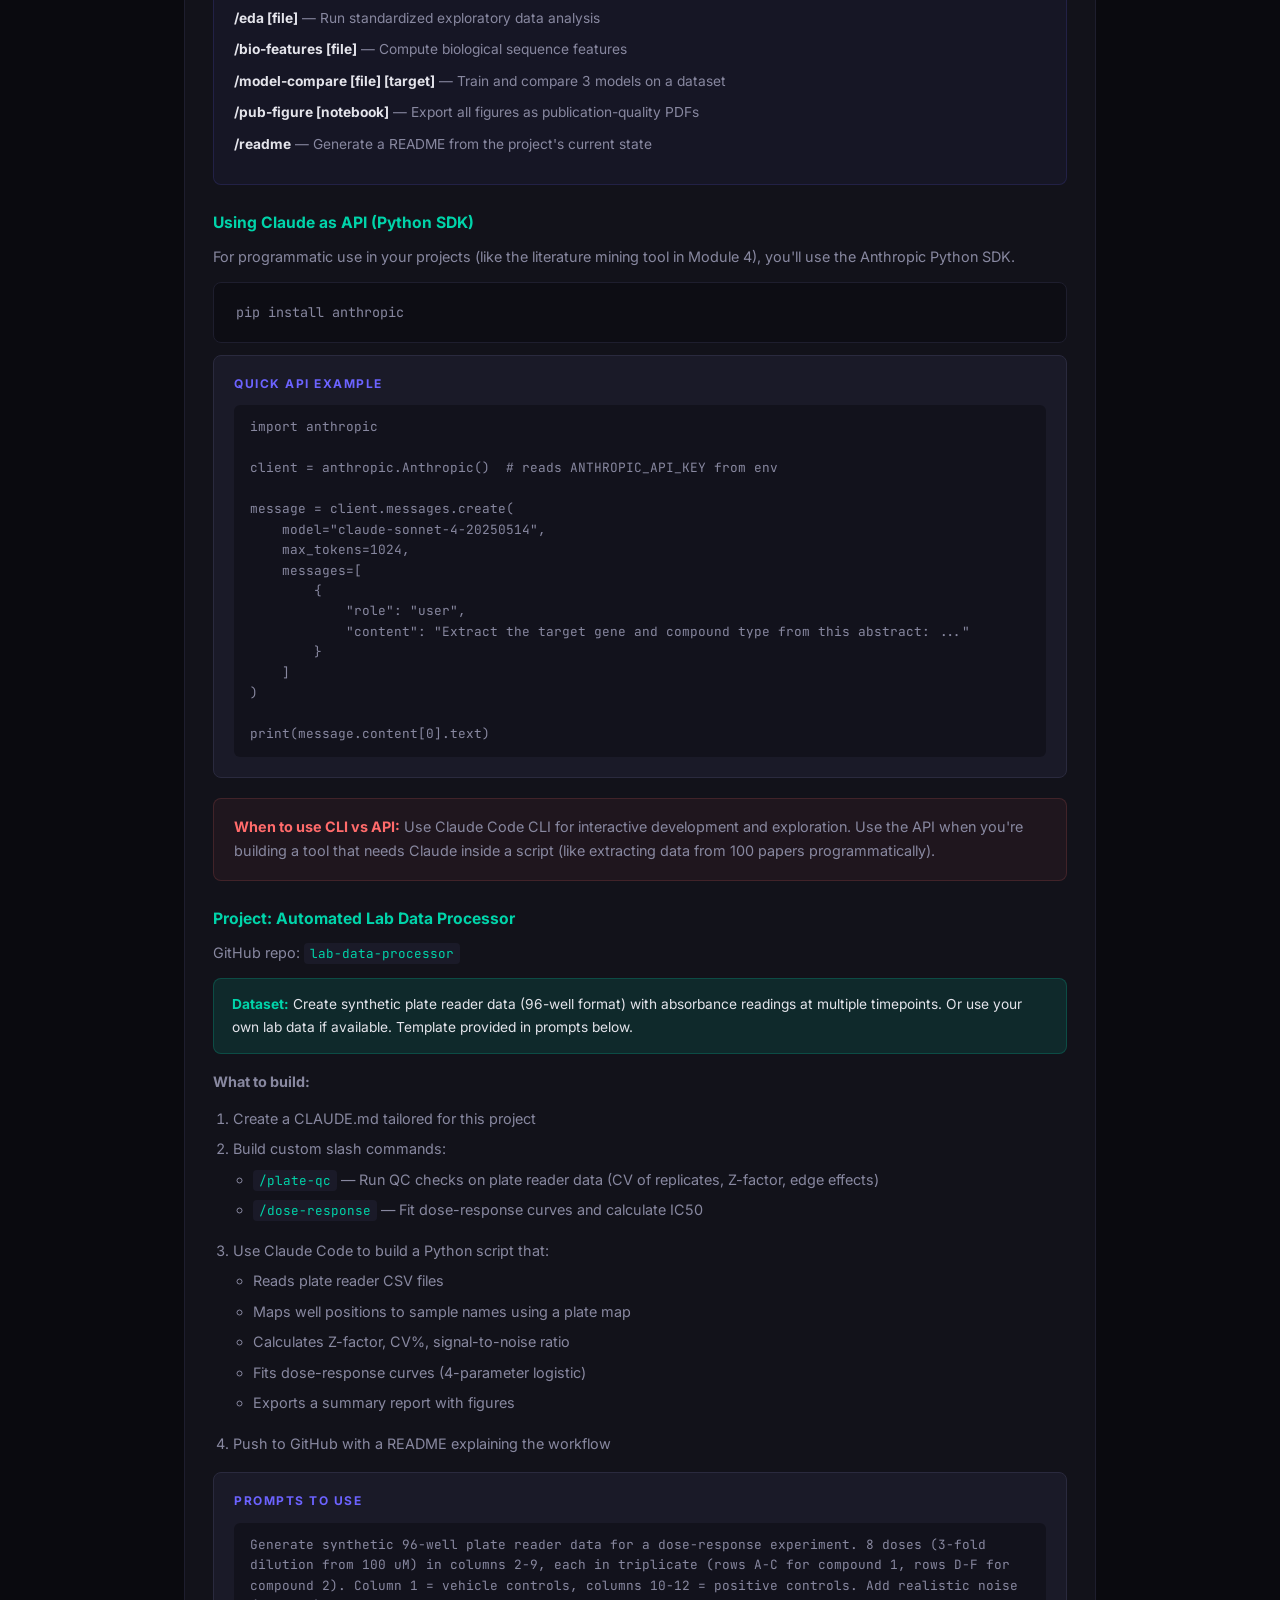
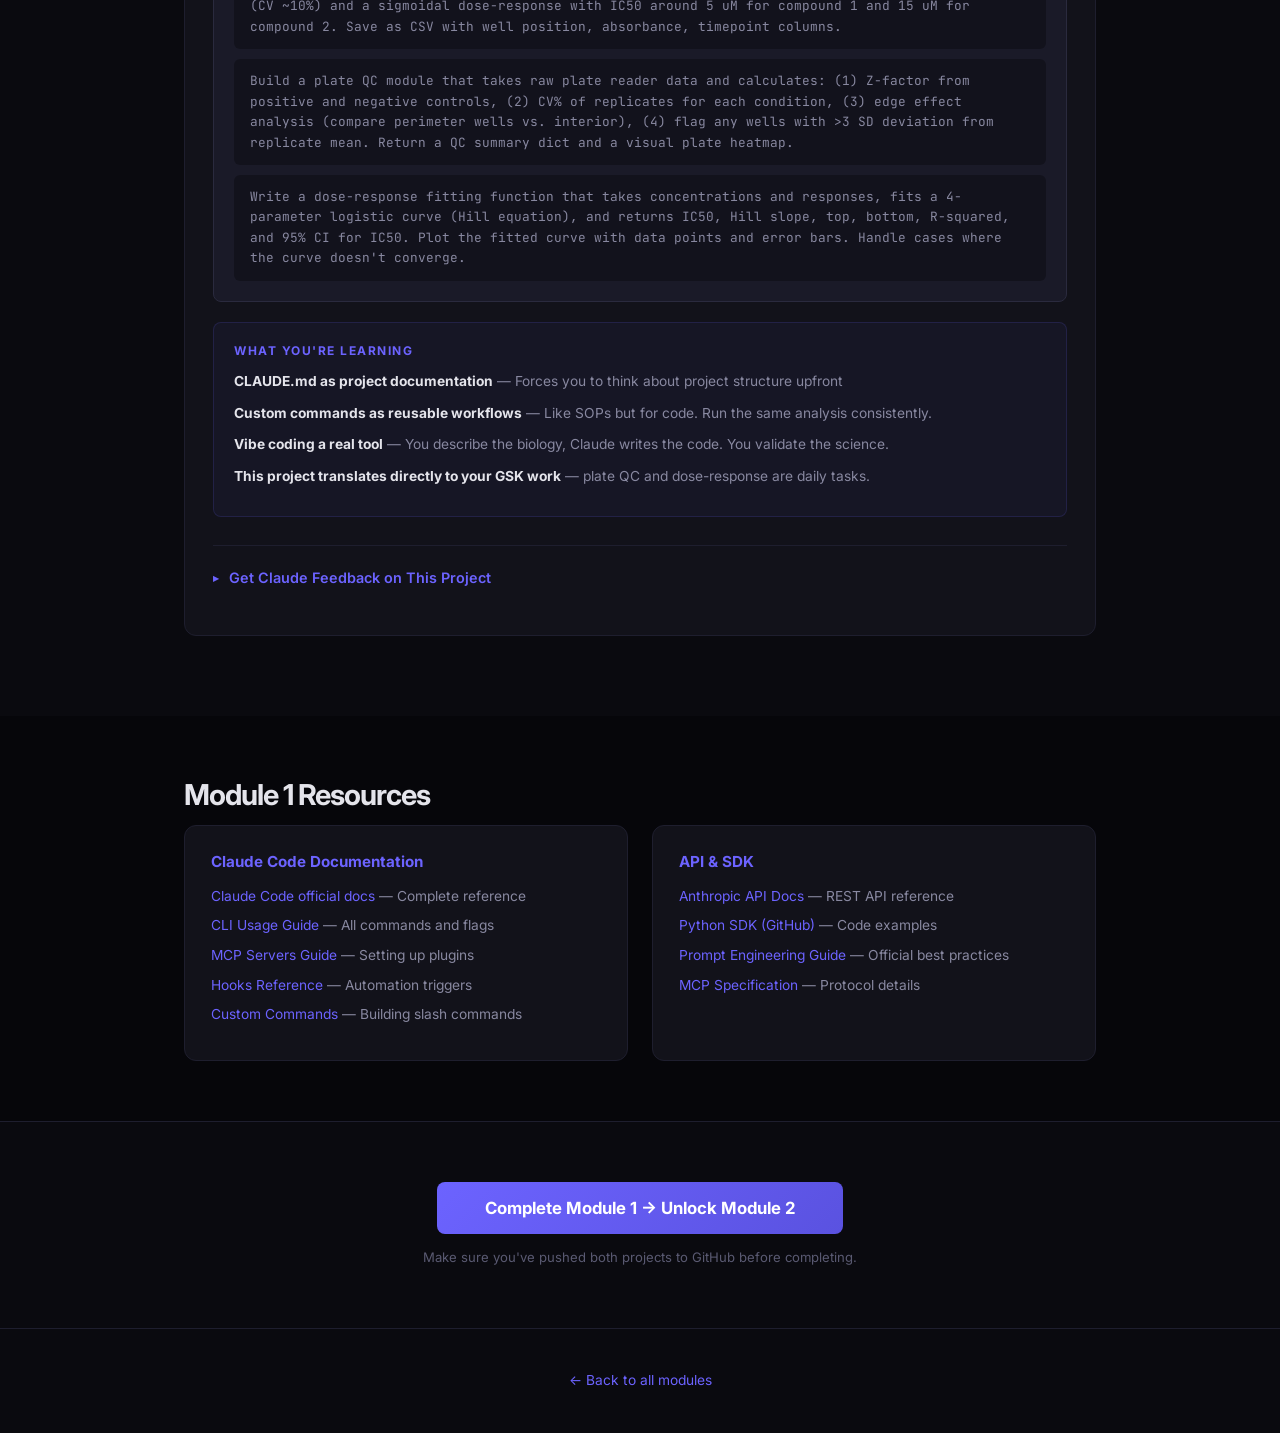
==== commit 10cc2bb8: "Generalize course projects to small-molecule framing, expand Module 1 Strip ASO/oligo-specific frami" ====
--- a/module1.html
+++ b/module1.html
@@ -76,10 +76,10 @@
 
                     <div class="prompt-box">
                         <h6>Example CLAUDE.md for a Bio Project</h6>
-                        <div class="prompt"><code># ASO Toxicity Explorer
+                        <div class="prompt"><code># Compound Tox Explorer
 
 ## What this project does
-Analyzes toxicogenomics data from Open TG-GATEs to explore compound toxicity patterns using EDA and classical ML.
+Analyzes synthetic small-molecule toxicogenomics data to explore compound toxicity patterns using EDA and classical ML. Personal portfolio project &mdash; all data is synthetic to keep this independent of any employer work.
 
 ## Tech stack
 - Python 3.11, pandas, scikit-learn, seaborn, plotly
@@ -93,9 +93,10 @@
 - Use log2(TPM+1) normalization for gene expression data
 
 ## Biology context
-- We're analyzing oligonucleotide toxicity patterns
-- Key endpoints: hepatotoxicity (ALT/AST elevation), complement activation, caspase activation
-- Compound classes: ASOs (antisense oligonucleotides), siRNAs, gapmers
+- We're analyzing small-molecule compound toxicity patterns
+- Key endpoints: hepatotoxicity (ALT/AST/GGT elevation), oxidative stress, apoptosis (caspase activation)
+- Compound classes: four generic mechanism categories (Class A/B/C/D) &mdash; fully synthetic
+- Gene panel: universal liver/stress markers plus a broader transcriptomic panel
 
 ## Current status
 - Data downloaded and cleaned
@@ -121,7 +122,7 @@
 
                     <div class="prompt-box">
                         <h6>Pattern 2: Specify Output Format</h6>
-                        <div class="prompt"><code>"Write a function called `compute_sequence_features(seq: str) -> dict` that takes an ASO sequence string and returns a dictionary with: gc_content (float 0-1), length (int), longest_polyG (int), cpg_count (int), dinucleotide_frequencies (dict of all 16 dinucleotides). Include type hints and a docstring with an example."</code></div>
+                        <div class="prompt"><code>"Write a function called `compute_compound_descriptors(smiles: str) -> dict` that takes a SMILES string and returns a dictionary with: molecular_weight (float, Da), logP (float, RDKit Crippen), num_h_bond_donors (int), num_h_bond_acceptors (int), num_rotatable_bonds (int), tpsa (float, topological polar surface area), passes_lipinski (bool, all four Ro5 rules). Include type hints, a docstring with a worked example using aspirin (CC(=O)Oc1ccccc1C(=O)O), and raise ValueError for invalid SMILES."</code></div>
                     </div>
 
                     <div class="prompt-box">
@@ -132,6 +133,50 @@
                     <div class="prompt-box">
                         <h6>Pattern 4: Explain the Biology, Let Claude Handle the Code</h6>
                         <div class="prompt"><code>"I need to normalize my flow cytometry data. The raw data is MFI (median fluorescence intensity) values for 8 markers across 96 samples in a plate. Some wells are unstained controls (column 1), single-stain controls (column 2), and FMO controls (column 3). The rest are experimental samples. Apply compensation-like subtraction of FMO background, then normalize each marker to the 99th percentile across all experimental samples so values are roughly 0-1."</code></div>
+                    </div>
+
+                    <div class="prompt-box">
+                        <h6>Pattern 5: Show Me the Data First</h6>
+                        <div class="prompt"><code>Bad: jumping straight to "build a classifier on data/compound_tox.csv"
+
+Good: "Read data/compound_tox.csv and tell me: shape, dtypes, missing-value counts per column, summary statistics for numeric columns, value counts for categorical columns, and any obvious data-quality issues (constant columns, suspicious ranges, duplicate rows). Don't model anything yet &mdash; just describe what's in the file."
+
+Then in your next prompt: "Given what you found, what's the cleanest way to set up a binary classifier for hepatotox_label?"</code></div>
+                    </div>
+
+                    <div class="tip-box">
+                        <p><strong>Why it matters:</strong> Skipping this step is how you end up with models trained on leaked features or NaN-filled garbage. Always force Claude to describe the data before transforming it.</p>
+                    </div>
+
+                    <div class="prompt-box">
+                        <h6>Pattern 6: Specify What NOT to Do (Constraints)</h6>
+                        <div class="prompt"><code>"Build a hepatotox classifier on data/compound_tox.csv (target = hepatotox_label).
+
+Constraints &mdash; these matter:
+- Do NOT use any of the *_fold_change columns as features. Those derive from the label and would leak.
+- Do NOT impute missing values with column means before splitting. Fit imputers on train only.
+- Do NOT use accuracy as the headline metric &mdash; classes are imbalanced. Use ROC-AUC and PR-AUC.
+- Do NOT use a stock train_test_split. Stratify on hepatotox_label so test set has the same prevalence.
+- Do NOT install new packages without telling me first."</code></div>
+                    </div>
+
+                    <div class="tip-box">
+                        <p><strong>Why it matters:</strong> Claude will produce reasonable-looking code that does subtly wrong things (data leakage, wrong metric, unstratified splits) unless you forbid them. Stating constraints up front is faster than catching the bugs in code review.</p>
+                    </div>
+
+                    <div class="prompt-box">
+                        <h6>Pattern 7: Ask Claude to Validate Its Own Output</h6>
+                        <div class="prompt"><code>"After training the classifier, run these sanity checks and tell me if anything looks suspicious:
+1. ROC-AUC on training set vs. test set &mdash; if train >> test, flag as overfitting.
+2. Permutation importance for the top 5 features &mdash; if a single feature dominates with importance &gt; 0.5, flag as possible leakage.
+3. Prediction distribution on the test set &mdash; if &gt;95% of predictions are one class, flag as a degenerate model.
+4. Confusion matrix at the default 0.5 threshold and at the threshold that maximizes F1.
+
+For any flag, propose what to investigate next. Don't fix anything yet &mdash; just diagnose."</code></div>
+                    </div>
+
+                    <div class="tip-box">
+                        <p><strong>Why it matters:</strong> Claude is good at finding problems if you ask it to. The same model that "looks great" in the first response often has obvious issues when you specifically request a critique.</p>
                     </div>
 
                     <div class="concepts-box">
@@ -139,20 +184,57 @@
                         <ul>
                             <li><strong>You are the biologist, Claude is the programmer.</strong> Your job is to describe WHAT you need in biological terms and EVALUATE if the output is scientifically correct. Claude's job is to write the code. The more biological context you give, the better the code.</li>
                             <li><strong>Never accept code you don't understand conceptually.</strong> Ask Claude to explain what it's doing. You don't need to understand every syntax detail, but you need to know the logic.</li>
+                            <li><strong>If your prompt is shorter than three sentences, you probably haven't given enough context.</strong> Domain words ("Hy's law", "log2 fold-change", "Z-factor") are free context &mdash; use them.</li>
+                            <li><strong>One prompt = one decision.</strong> Don't bundle "load data + clean + train + plot + interpret" into one ask. Each step has decisions you should review before the next one.</li>
                         </ul>
                     </div>
+
+                    <div class="concepts-box">
+                        <h6>Common Pitfalls</h6>
+                        <ul>
+                            <li><strong>Magic-fixing.</strong> Pasting an error and saying "fix it" makes Claude guess at the cause. Better: paste the error AND describe what you were trying to do.</li>
+                            <li><strong>Premature aesthetics.</strong> Don't burn turns on plot polish before you trust the analysis. Get the numbers right, then style.</li>
+                            <li><strong>Trusting the first answer on a hard biology call.</strong> If Claude makes a non-trivial scientific judgment ("I dropped genes with TPM &lt; 1 in &gt;80% of samples"), challenge it: ask why, ask what an alternative threshold would change.</li>
+                            <li><strong>Letting Claude pick the random seed.</strong> If you can't reproduce a result, you can't show it. Fix seeds explicitly in every prompt that involves randomness (splits, model init, sampling).</li>
+                        </ul>
+                    </div>
                 </div>
 
                 <div class="week-section">
                     <h5>Permission Modes & Safety</h5>
-                    <p>Claude Code has permission modes that control how much autonomy it has. Understand these before you start.</p>
+                    <p>Claude Code has permission modes that control how much autonomy it has. Cycle through them in any session by pressing <code>Shift+Tab</code> &mdash; the active mode shows in the status line.</p>
 
                     <table class="info-table">
                         <tr><th>Mode</th><th>What Happens</th><th>When to Use</th></tr>
-                        <tr><td><code>ask</code> (default)</td><td>Asks before running any command or editing files</td><td>When learning, or working on important code</td></tr>
-                        <tr><td><code>auto</code></td><td>Auto-approves safe actions (reads, searches), asks for writes</td><td>Daily coding once you're comfortable</td></tr>
-                        <tr><td><code>trust</code></td><td>Auto-approves everything</td><td>Throwaway experiments only</td></tr>
+                        <tr><td><code>default</code></td><td>Asks before running shell commands or editing files</td><td>Default for any work that matters</td></tr>
+                        <tr><td><code>acceptEdits</code></td><td>Auto-accepts file edits, still asks for shell commands</td><td>Active coding sessions where you're reviewing diffs as they land</td></tr>
+                        <tr><td><code>plan</code></td><td>Read-only &mdash; Claude can search and read but cannot edit or run anything</td><td>When you want a plan without touching the codebase</td></tr>
+                        <tr><td><code>bypassPermissions</code></td><td>Auto-accepts everything, including shell commands ("YOLO mode")</td><td>Sandboxes and throwaway experiments only. Never on a real codebase.</td></tr>
                     </table>
+
+                    <div class="tip-box">
+                        <p><strong>Set a default for new sessions:</strong> add <code>"defaultMode": "acceptEdits"</code> to <code>~/.claude/settings.json</code>. Don't put <code>bypassPermissions</code> there &mdash; opt into it per-session.</p>
+                    </div>
+                </div>
+
+                <div class="week-section">
+                    <h5>Practice Dataset (Synthetic Compound Toxicity)</h5>
+                    <p>Throughout Module 1 we use a small synthetic toxicology dataset. It's intentionally fake: no real compounds, no real biology &mdash; just realistic shape and distributions so you can practice prompting on something that looks like a real EDA problem.</p>
+
+                    <div class="dataset-box">
+                        <strong>Schema:</strong> 100 rows. Columns &mdash; <code>compound_id</code> (str), <code>compound_class</code> (A/B/C/D), <code>molecular_weight</code> (Da), <code>logP</code>, <code>dose_uM</code>, <code>alt_fold_change</code>, <code>ast_fold_change</code>, <code>ggt_fold_change</code>, <code>hepatotox_label</code> (0/1, positive if any FC &gt; 3).
+                    </div>
+
+                    <p>Generate it once at the start of the project. Paste this into Claude Code &mdash; this prompt itself is Pattern 4 (biology-first):</p>
+
+                    <div class="prompt-box">
+                        <h6>Generate the practice dataset</h6>
+                        <div class="prompt"><code>Generate a synthetic compound toxicity dataset and save as data/compound_tox.csv. 100 compounds. Columns: compound_id (str like "CMP001"), compound_class (one of: A, B, C, D &mdash; pick uniformly), molecular_weight (float, 200-800 Da), logP (float, -1 to 6), dose_uM (log-spaced from 0.1 to 100), alt_fold_change (1.0-15, log-normal noise &mdash; Class B and D should average ~3x higher than A and C), ast_fold_change (correlated with ALT, ratio noise ~10%), ggt_fold_change (similar pattern), hepatotox_label (binary: 1 if any of ALT/AST/GGT &gt; 3, the standard fold-change threshold). Use a fixed random seed for reproducibility. Add a docstring at the top of the script explaining the schema.</code></div>
+                    </div>
+
+                    <div class="tip-box">
+                        <p><strong>Why synthetic:</strong> A toy dataset removes data wrangling as a confounder while you learn prompting. Once you're comfortable, every later module uses real public data (GEO, ChEMBL, BBBC, FAERS).</p>
+                    </div>
                 </div>
 
                 <div class="week-section">
@@ -163,11 +245,39 @@
                     <ol>
                         <li>Create a GitHub account (if you don't have one) and a new repo</li>
                         <li>Clone it locally and initialize Claude Code (<code>claude</code> in the directory)</li>
-                        <li>Create a <code>CLAUDE.md</code> using the template above</li>
+                        <li>Create a <code>CLAUDE.md</code> using the template above &mdash; rename the project to something that's not a conflict of interest with your day job</li>
                         <li>Ask Claude to create a Python project scaffold: <code>requirements.txt</code>, <code>/src</code>, <code>/notebooks</code>, <code>/data</code>, <code>/figures</code>, <code>.gitignore</code></li>
-                        <li>Practice 5 different prompts from the patterns above using a simple dataset</li>
-                        <li>Push to GitHub with a clean README</li>
+                        <li>Generate the practice dataset using the prompt above</li>
+                        <li>Run the 5-prompt practice exercise below &mdash; one prompt for each of the patterns</li>
+                        <li>Push to GitHub with a clean README explaining what each prompt was practicing</li>
                     </ol>
+
+                    <div class="prompt-box">
+                        <h6>5-Prompt Practice Exercise</h6>
+                        <div class="prompt"><code>Prompt 1 &mdash; Pattern 1 (Context-first):
+"I have a CSV at data/compound_tox.csv with 100 compounds. Columns: compound_id, compound_class (A/B/C/D), molecular_weight (Da), logP, dose_uM, alt_fold_change, ast_fold_change, ggt_fold_change, hepatotox_label (0/1). Make a strip plot of alt_fold_change on the y-axis grouped by compound_class on the x-axis, with hepatotox_label as the hue (0 = blue, 1 = red). Add a horizontal dashed line at fold-change = 3. Use a log scale on the y-axis. Save to figures/alt_by_class.png at 300dpi."
+
+Prompt 2 &mdash; Pattern 2 (Specify output format):
+"Write a function `compute_tox_features(row: pd.Series) -> dict` in src/features.py that takes one compound row and returns: max_fold_change (float, max of ALT/AST/GGT FCs), n_elevated_markers (int, count of markers with FC &gt; 3), tox_severity (str: 'none' if max FC &lt; 2, 'mild' if 2-3, 'moderate' if 3-5, 'severe' if &gt;5), is_high_risk (bool: True if alt_fold_change &gt; 3 AND ast_fold_change &gt; 3). Include type hints, a docstring with a worked example, and raise ValueError if any required column is missing."
+
+Prompt 3 &mdash; Pattern 3 (Iterative refinement, run after Prompt 1):
+"The strip plot from figures/alt_by_class.png is close but: (1) make points size 8 with alpha 0.7, (2) increase font sizes to 12pt, (3) overlay the median ALT FC per class as a black horizontal bar, (4) order classes by ascending median ALT FC, (5) save as both PNG (300dpi) and PDF."
+
+Prompt 4 &mdash; Pattern 4 (Biology-first):
+"I want to know whether lipophilicity (logP) predicts hepatotoxicity. Textbook claim: highly lipophilic compounds (logP &gt; 3) accumulate in hepatocytes and disrupt mitochondrial function. Compute Spearman correlation between logP and alt_fold_change overall and per compound_class. Make a scatter plot of logP vs alt_fold_change colored by class with a LOWESS trend per class. Tell me whether the data supports the claim, including class-specific exceptions."
+
+Prompt 5 &mdash; Combination (Patterns 1 + 2):
+"Write a notebook at notebooks/01_compound_eda.ipynb. Cell 1 (markdown): title + dataset description. Cell 2 (code): imports. Cell 3: load + shape/dtypes/head. Cell 4: missing-value check + summary stats. Cell 5: histogram of alt_fold_change (log scale) with FC=3 line. Cell 6: boxplot of alt_fold_change by class with sample sizes. Cell 7: correlation heatmap of numeric columns. Cell 8 (markdown): 3-5 bullet summary. Save figures to figures/eda/ as PNG."</code></div>
+                    </div>
+
+                    <div class="concepts-box">
+                        <h6>What to look for as you practice</h6>
+                        <ul>
+                            <li>Did Claude ask any clarifying questions? If so, what was missing from your prompt?</li>
+                            <li>Did the output match what you pictured? If not, was it the prompt or your mental model that was off?</li>
+                            <li>For Prompt 4 specifically: does Claude's biological interpretation match the data, or is it confidently wrong? This is the "you validate the science" muscle.</li>
+                        </ul>
+                    </div>
                 </div>
             </div>
         </div>
